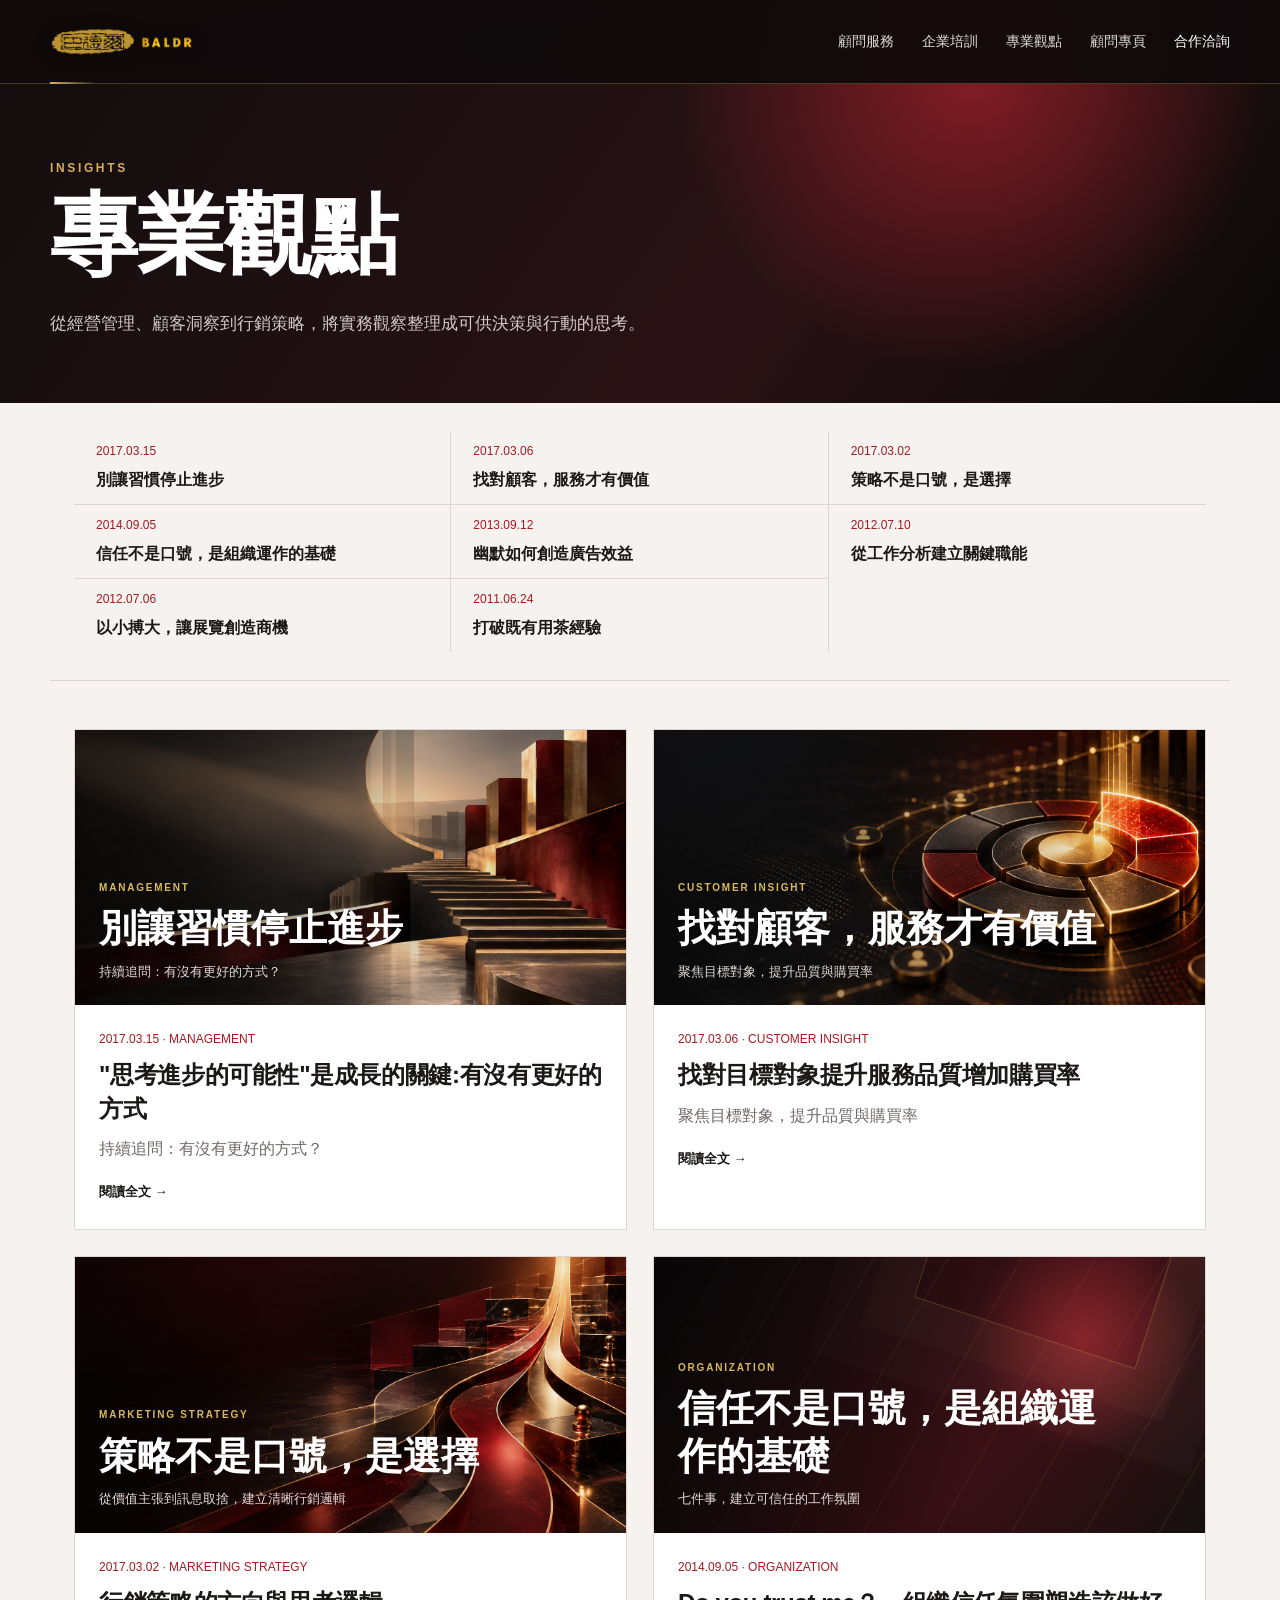
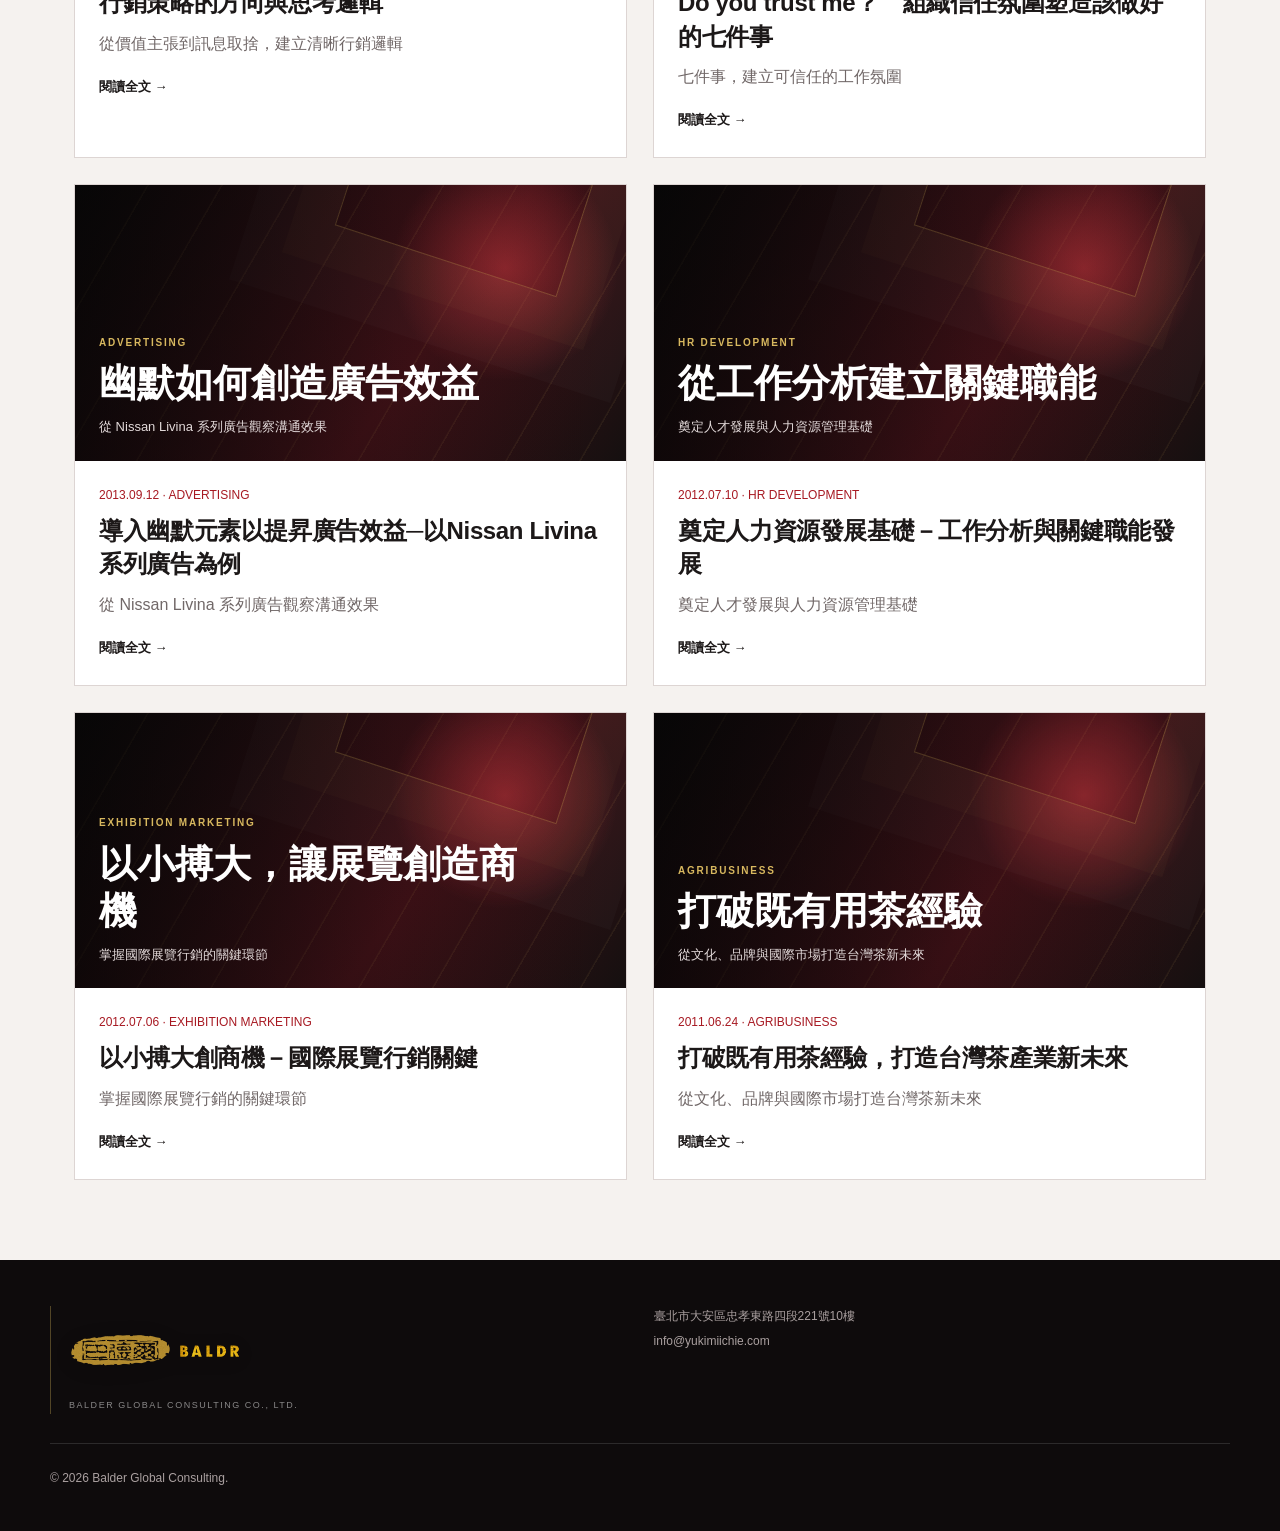
==== insights.html @ a53dbb6a "Deploy Baldr Global Consulting website" ====
<!doctype html><html lang="zh-Hant"><head><meta charset="utf-8"><meta name="viewport" content="width=device-width, initial-scale=1"><meta name="description" content="巴德爾全球顧問專業觀點，收錄經營管理、顧客洞察與行銷策略文章。"><title>專業觀點｜巴德爾全球顧問</title><link rel="stylesheet" href="styles.css"><link rel="stylesheet" href="theme-red.css"><link rel="stylesheet" href="insights.css"></head><body class="insights-page"><header class="site-header is-scrolled"><a class="brand" href="index.html" aria-label="巴德爾全球顧問首頁"><img class="brand-original" src="assets/brand/baldr-extracted-hollow-horizontal-v7.png?v=20261031-final" alt="巴德爾 BALDR 全球顧問"></a><nav class="site-nav" aria-label="主要導覽"><a href="index.html#services">顧問服務</a><a href="index.html#training">企業培訓</a><a href="insights.html">專業觀點</a><a href="consultant.html">顧問專頁</a><a class="nav-cta" href="index.html#contact">合作洽詢</a></nav></header><main id="main"><section class="insights-hero"><p class="section-kicker">INSIGHTS</p><h1>專業觀點</h1><p>從經營管理、顧客洞察到行銷策略，將實務觀察整理成可供決策與行動的思考。</p></section><nav class="article-index" aria-label="文章目錄"><a href="articles/continuous-improvement.html"><time>2017.03.15</time><span>別讓習慣停止進步</span></a><a href="articles/target-customer.html"><time>2017.03.06</time><span>找對顧客，服務才有價值</span></a><a href="articles/marketing-logic.html"><time>2017.03.02</time><span>策略不是口號，是選擇</span></a><a href="articles/organizational-trust.html"><time>2014.09.05</time><span>信任不是口號，是組織運作的基礎</span></a><a href="articles/humor-advertising.html"><time>2013.09.12</time><span>幽默如何創造廣告效益</span></a><a href="articles/hr-competency.html"><time>2012.07.10</time><span>從工作分析建立關鍵職能</span></a><a href="articles/exhibition-marketing.html"><time>2012.07.06</time><span>以小搏大，讓展覽創造商機</span></a><a href="articles/taiwan-tea.html"><time>2011.06.24</time><span>打破既有用茶經驗</span></a></nav><section class="insight-list"><article class="insight-list-card"><a href="articles/continuous-improvement.html"><div class="insight-cover"><img src="assets/insights/continuous-improvement-v1.png" alt="別讓習慣停止進步文章主題視覺"><div><span>MANAGEMENT</span><strong>別讓習慣停止進步</strong><small>持續追問：有沒有更好的方式？</small></div></div><div class="insight-card-copy"><p>2017.03.15 · MANAGEMENT</p><h2>&quot;思考進步的可能性&quot;是成長的關鍵:有沒有更好的方式</h2><span>持續追問：有沒有更好的方式？</span><b>閱讀全文 →</b></div></a></article><article class="insight-list-card"><a href="articles/target-customer.html"><div class="insight-cover"><img src="assets/insights/target-customer-v1.png" alt="找對顧客，服務才有價值文章主題視覺"><div><span>CUSTOMER INSIGHT</span><strong>找對顧客，服務才有價值</strong><small>聚焦目標對象，提升品質與購買率</small></div></div><div class="insight-card-copy"><p>2017.03.06 · CUSTOMER INSIGHT</p><h2>找對目標對象提升服務品質增加購買率</h2><span>聚焦目標對象，提升品質與購買率</span><b>閱讀全文 →</b></div></a></article><article class="insight-list-card"><a href="articles/marketing-logic.html"><div class="insight-cover"><img src="assets/insights/marketing-logic-v1.png" alt="策略不是口號，是選擇文章主題視覺"><div><span>MARKETING STRATEGY</span><strong>策略不是口號，是選擇</strong><small>從價值主張到訊息取捨，建立清晰行銷邏輯</small></div></div><div class="insight-card-copy"><p>2017.03.02 · MARKETING STRATEGY</p><h2>行銷策略的方向與思考邏輯</h2><span>從價值主張到訊息取捨，建立清晰行銷邏輯</span><b>閱讀全文 →</b></div></a></article><article class="insight-list-card"><a href="articles/organizational-trust.html"><div class="insight-cover mkc-cover"><div><span>ORGANIZATION</span><strong>信任不是口號，是組織運作的基礎</strong><small>七件事，建立可信任的工作氛圍</small></div></div><div class="insight-card-copy"><p>2014.09.05 · ORGANIZATION</p><h2>Do you trust me？　組織信任氛圍塑造該做好的七件事</h2><span>七件事，建立可信任的工作氛圍</span><b>閱讀全文 →</b></div></a></article><article class="insight-list-card"><a href="articles/humor-advertising.html"><div class="insight-cover mkc-cover"><div><span>ADVERTISING</span><strong>幽默如何創造廣告效益</strong><small>從 Nissan Livina 系列廣告觀察溝通效果</small></div></div><div class="insight-card-copy"><p>2013.09.12 · ADVERTISING</p><h2>導入幽默元素以提昇廣告效益─以Nissan Livina系列廣告為例</h2><span>從 Nissan Livina 系列廣告觀察溝通效果</span><b>閱讀全文 →</b></div></a></article><article class="insight-list-card"><a href="articles/hr-competency.html"><div class="insight-cover mkc-cover"><div><span>HR DEVELOPMENT</span><strong>從工作分析建立關鍵職能</strong><small>奠定人才發展與人力資源管理基礎</small></div></div><div class="insight-card-copy"><p>2012.07.10 · HR DEVELOPMENT</p><h2>奠定人力資源發展基礎－工作分析與關鍵職能發展</h2><span>奠定人才發展與人力資源管理基礎</span><b>閱讀全文 →</b></div></a></article><article class="insight-list-card"><a href="articles/exhibition-marketing.html"><div class="insight-cover mkc-cover"><div><span>EXHIBITION MARKETING</span><strong>以小搏大，讓展覽創造商機</strong><small>掌握國際展覽行銷的關鍵環節</small></div></div><div class="insight-card-copy"><p>2012.07.06 · EXHIBITION MARKETING</p><h2>以小搏大創商機－國際展覽行銷關鍵</h2><span>掌握國際展覽行銷的關鍵環節</span><b>閱讀全文 →</b></div></a></article><article class="insight-list-card"><a href="articles/taiwan-tea.html"><div class="insight-cover mkc-cover"><div><span>AGRIBUSINESS</span><strong>打破既有用茶經驗</strong><small>從文化、品牌與國際市場打造台灣茶新未來</small></div></div><div class="insight-card-copy"><p>2011.06.24 · AGRIBUSINESS</p><h2>打破既有用茶經驗，打造台灣茶產業新未來</h2><span>從文化、品牌與國際市場打造台灣茶新未來</span><b>閱讀全文 →</b></div></a></article></section></main><footer class="site-footer"><div class="footer-brand"><img class="footer-original" src="assets/brand/baldr-extracted-hollow-horizontal-v7.png?v=20261031-final" alt="巴德爾 BALDR 全球顧問"><small>BALDER GLOBAL CONSULTING CO., LTD.</small></div><div><p>臺北市大安區忠孝東路四段221號10樓</p><p><a href="mailto:info@yukimiichie.com">info@yukimiichie.com</a></p></div><p class="copyright">© 2026 Balder Global Consulting.</p></footer></body></html>
---- styles.css ----
:root{--navy:#0a1c2d;--navy-2:#102b43;--ink:#17212b;--muted:#66727e;--paper:#f5f3ee;--white:#fff;--accent:#b6d7d2;--gold:#c4a66d;--line:#d8d8d2;--max:1180px;--header:84px}*{box-sizing:border-box}html{scroll-behavior:smooth}body{margin:0;color:var(--ink);background:#fff;font-family:"Noto Sans TC","PingFang TC","Microsoft JhengHei",sans-serif;line-height:1.75}a{color:inherit;text-decoration:none}button{font:inherit}.skip-link{position:fixed;z-index:1000;top:8px;left:8px;background:#fff;padding:8px 14px;transform:translateY(-160%)}.skip-link:focus{transform:none}.site-header{height:var(--header);position:absolute;z-index:50;top:0;left:0;width:100%;display:flex;align-items:center;justify-content:space-between;padding:0 max(32px,calc((100vw - var(--max))/2));color:#fff;border-bottom:1px solid #ffffff33}.site-header.is-scrolled{position:fixed;background:#071522ed;backdrop-filter:blur(12px)}.brand{display:flex;align-items:center;gap:12px}.brand-mark{width:43px;height:43px;border:1px solid #ffffff66;display:grid;place-items:center;font:600 24px Georgia,serif}.brand-copy{display:flex;flex-direction:column;line-height:1.3}.brand-copy strong{font-size:15px;letter-spacing:.12em}.brand-copy small{font-size:9px;letter-spacing:.13em;opacity:.68}.site-nav{display:flex;align-items:center;gap:28px;font-size:14px}.site-nav a:not(.nav-cta){opacity:.86}.site-nav a:hover,.site-nav a:focus{opacity:1}.nav-cta{padding:10px 18px;border:1px solid #ffffff88}.menu-toggle{display:none}.hero{position:relative;height:min(820px,88vh);min-height:680px;background:#081827;color:#fff;overflow:hidden}.slide{position:absolute;inset:0;display:grid;grid-template-columns:minmax(340px,1.02fr) 1fr;opacity:0;visibility:hidden;transition:opacity .65s ease}.slide.is-active{opacity:1;visibility:visible}.slide-art{position:relative;overflow:hidden;background:#152e43}.slide-art::before,.slide-art::after{content:"";position:absolute;border-radius:50%;filter:blur(1px)}.slide-strategy .slide-art{background:linear-gradient(155deg,#071726 10%,#1f4d62 62%,#b4cec9)}.slide-strategy .slide-art::before{width:64%;aspect-ratio:1;left:14%;top:22%;border:1px solid #ffffff60;box-shadow:0 0 0 75px #ffffff08,0 0 0 150px #ffffff06}.slide-strategy .slide-art::after{width:34%;height:90%;right:-8%;bottom:-20%;background:#d8b87826;transform:rotate(26deg);border-radius:0}.slide-research .slide-art{background:linear-gradient(145deg,#061b2c,#123d56 52%,#88aeb2)}.slide-research .slide-art::before{width:72%;height:72%;left:15%;top:14%;background:repeating-radial-gradient(circle at center,transparent 0 38px,#ffffff22 40px 41px)}.slide-research .slide-art::after{width:180px;height:180px;right:12%;top:28%;background:#cbb57b66;box-shadow:-150px 170px 0 #8ed0c855}.slide-training .slide-art{background:linear-gradient(140deg,#10283a,#315165 55%,#c3c5bb)}.slide-training .slide-art::before{width:62%;height:65%;left:18%;bottom:0;background:linear-gradient(90deg,#ffffff16 1px,transparent 1px),linear-gradient(#ffffff16 1px,transparent 1px);background-size:38px 38px;border-radius:0}.slide-training .slide-art::after{width:220px;height:220px;left:28%;top:24%;border:38px solid #c4a66d99}.slide-content{display:flex;flex-direction:column;justify-content:center;padding:calc(var(--header) + 36px) max(48px,calc((100vw - var(--max))/2)) 110px 9%;background:linear-gradient(135deg,#0b2134,#071624)}.eyebrow,.section-kicker{margin:0 0 20px;color:#98c9c5;font-size:12px;font-weight:700;letter-spacing:.22em}.slide h1,.slide h2{font-family:"Noto Serif TC","PMingLiU",serif;font-weight:500;font-size:clamp(42px,4vw,68px);line-height:1.35;letter-spacing:.04em;margin:0 0 28px}.slide-content>p:not(.eyebrow){max-width:610px;margin:0 0 34px;color:#d4dce1;font-size:17px}.button{display:inline-flex;align-items:center;gap:32px;width:max-content;padding:14px 20px;font-size:14px}.button-primary{background:#fff;color:var(--navy)}.carousel-controls{position:absolute;right:max(44px,calc((100vw - var(--max))/2));bottom:44px;display:flex;align-items:center;gap:18px;z-index:4}.carousel-controls button{background:transparent;color:#fff;border:1px solid #ffffff50;width:42px;height:42px;cursor:pointer}.carousel-controls .pause{width:34px;border:0}.carousel-status{display:flex;align-items:center;gap:10px;font-size:12px}.status-line{position:relative;width:88px;height:2px;background:#ffffff45}.status-line i{position:absolute;inset:0 auto 0 0;width:33.333%;background:#fff;transition:width .4s}.image-notice{position:absolute;bottom:12px;left:24px;font-size:10px;opacity:.55}.section{max-width:var(--max);margin:auto;padding:112px 24px}.intro{display:grid;grid-template-columns:1.05fr .95fr;gap:12%;align-items:end}.section h2,.training-banner h2,.contact-section h2{font-family:"Noto Serif TC","PMingLiU",serif;font-size:clamp(34px,4vw,56px);font-weight:500;line-height:1.4;letter-spacing:.04em;margin:0}.section-kicker{color:#507f7e}.intro-copy{font-size:18px;color:#52606b}.text-link{display:inline-block;margin-top:24px;color:var(--navy);font-weight:700;font-size:14px;border-bottom:1px solid var(--navy);padding-bottom:4px}.section-head{display:flex;justify-content:space-between;align-items:end;gap:12%;margin-bottom:52px}.section-head>p{max-width:470px;color:var(--muted);margin:0}.service-grid{display:grid;grid-template-columns:repeat(3,1fr);border:1px solid var(--line)}.service-card{padding:40px 34px;min-height:430px;display:flex;flex-direction:column;border-right:1px solid var(--line);transition:.25s}.service-card:last-child{border-right:0}.service-card.featured,.service-card:hover{background:var(--navy);color:#fff}.service-card>span{font-size:12px;letter-spacing:.12em}.service-icon{margin:42px 0 26px;font:300 46px Georgia,serif;color:#7aa6a5}.service-card h3{font:500 30px/1.45 "Noto Serif TC","PMingLiU",serif;margin:0}.service-card p{color:var(--muted);font-size:14px}.service-card.featured p,.service-card:hover p{color:#b9c5cd}.service-card a{margin-top:auto;font-size:13px;font-weight:700}.dark-section{max-width:none;background:var(--navy);color:#fff;padding-left:max(24px,calc((100vw - var(--max))/2));padding-right:max(24px,calc((100vw - var(--max))/2))}.dark-section .section-head>p{color:#bac4cb}.advantage-grid{display:grid;grid-template-columns:repeat(3,1fr);border-top:1px solid #ffffff33}.advantage-grid>div{padding:34px 34px 0 0}.advantage-grid strong{font:400 34px Georgia,serif;color:#80aaa7}.advantage-grid h3{font-size:20px;margin:28px 0 12px}.advantage-grid p{color:#b8c3ca;font-size:14px}.consultant{display:grid;grid-template-columns:.9fr 1.1fr;gap:10%;align-items:center}.portrait-placeholder{aspect-ratio:4/5;background:linear-gradient(150deg,#e8e6df,#b9c8c6);display:grid;place-items:center;color:#566765;text-align:center;font-size:13px;letter-spacing:.12em}.consultant-copy>p:not(.section-kicker):not(.pending-label){color:var(--muted);max-width:560px}.pending-label{display:inline-block;padding:5px 10px;background:#efe8db;color:#8b6b38;font-size:12px}.expertise{display:flex;flex-wrap:wrap;gap:8px;margin-top:30px}.expertise span{padding:7px 14px;border:1px solid var(--line);font-size:12px}.training-banner{padding:105px max(24px,calc((100vw - var(--max))/2));display:grid;grid-template-columns:1fr 1fr;gap:12%;color:#fff;background:linear-gradient(105deg,#375b5c,#173a47)}.training-banner>div:last-child{display:flex;flex-direction:column;justify-content:flex-end}.training-banner p:not(.section-kicker){color:#d3dfdf}.button-light{margin-top:20px;border:1px solid #ffffff99}.projects .project-placeholder{min-height:330px;padding:55px;background:linear-gradient(120deg,#edf0ef,#d4dedc);display:flex;flex-direction:column;justify-content:end}.project-placeholder span{font-size:11px;letter-spacing:.2em}.project-placeholder h3{font:500 34px "Noto Serif TC","PMingLiU",serif;margin:8px 0}.project-placeholder p{max-width:620px;margin:0;color:#566}.article-grid{display:grid;grid-template-columns:repeat(3,1fr);gap:26px}.article-visual{aspect-ratio:4/2.7;margin-bottom:22px}.article-visual.one{background:linear-gradient(135deg,#15374b,#9ebcba)}.article-visual.two{background:repeating-linear-gradient(45deg,#d8c7a5 0 20px,#244455 20px 40px)}.article-visual.three{background:radial-gradient(circle at 35% 40%,#c7af72 0 15%,transparent 16%),linear-gradient(135deg,#173246,#708e91)}.article-grid .meta{font-size:11px;color:#698281}.article-grid h3{font:500 20px/1.65 "Noto Serif TC","PMingLiU",serif}.article-grid a{font-size:12px;font-weight:700}.contact-section{padding:105px max(24px,calc((100vw - var(--max))/2));background:var(--paper);display:grid;grid-template-columns:1fr 1fr;gap:12%}.contact-section>div>p:not(.section-kicker){color:var(--muted);max-width:500px}.contact-actions{border-top:1px solid var(--ink)}.contact-actions a{display:flex;flex-direction:column;padding:22px 4px;border-bottom:1px solid var(--line)}.contact-actions span{font-size:12px;color:var(--muted)}.contact-actions b{font:500 21px "Noto Serif TC","PMingLiU",serif}.contact-actions small{color:#8c7450}.site-footer{position:relative;padding:70px max(24px,calc((100vw - var(--max))/2)) 34px;background:#071522;color:#fff;display:grid;grid-template-columns:1fr 1fr .7fr;gap:7%;font-size:12px}.footer-brand{display:flex;gap:15px;align-items:center}.footer-brand div{display:flex;flex-direction:column}.footer-brand small{opacity:.55}.site-footer p{color:#9aa9b3}.footer-links{display:grid;grid-template-columns:1fr 1fr;gap:8px}.copyright{grid-column:1/-1;border-top:1px solid #ffffff20;padding-top:24px;margin-top:25px}@media(max-width:900px){:root{--header:70px}.site-header{padding:0 20px}.menu-toggle{display:block;color:#fff;border:1px solid #ffffff66;background:transparent;padding:8px 12px}.site-nav{display:none;position:absolute;top:70px;left:0;right:0;padding:24px;background:#071522;flex-direction:column;align-items:stretch}.site-nav.is-open{display:flex}.hero{height:820px}.slide{grid-template-columns:1fr;grid-template-rows:45% 55%}.slide-content{padding:50px 24px 120px}.slide h1,.slide h2{font-size:38px}.carousel-controls{right:24px;bottom:52px}.intro,.consultant,.training-banner,.contact-section{grid-template-columns:1fr;gap:48px}.service-grid{grid-template-columns:1fr}.service-card{border-right:0;border-bottom:1px solid var(--line);min-height:340px}.advantage-grid,.article-grid{grid-template-columns:1fr;gap:36px}.section-head{align-items:start;flex-direction:column}.site-footer{grid-template-columns:1fr;gap:25px}.copyright{grid-column:auto}}@media(max-width:560px){.brand-copy small{display:none}.section{padding:82px 20px}.hero{min-height:760px}.slide-content>p:not(.eyebrow){font-size:15px}.carousel-status{display:none}.image-notice{left:20px;right:20px}.advantage-grid{grid-template-columns:1fr}.training-banner,.contact-section{padding:82px 20px}.site-footer{padding:55px 20px 28px}}@media(prefers-reduced-motion:reduce){html{scroll-behavior:auto}*,*::before,*::after{animation-duration:.01ms!important;transition-duration:.01ms!important}}

/* Unified commercial typography and brand system */
body, button { font-family: "Aptos", "Segoe UI", "Noto Sans TC", "Microsoft JhengHei", sans-serif; }
h1, h2, h3, h4, .slide h1, .slide h2, .section h2, .training-banner h2, .contact-section h2,
.service-card h3, .project-placeholder h3, .article-grid h3, .contact-actions b {
  font-family: "Aptos Display", "Segoe UI", "Noto Sans TC", "Microsoft JhengHei", sans-serif;
  font-weight: 600;
  letter-spacing: -.015em;
}
.brand-logo { display: block; width: 168px; height: 58px; object-fit: contain; object-position: left center; }
.footer-logo { display: block; width: 155px; height: 72px; object-fit: contain; object-position: left center; }
.footer-brand { align-items: flex-start; flex-direction: column; }
.footer-brand strong { font-size: 14px; letter-spacing: .08em; }
@media(max-width:560px){.brand-logo{width:128px;height:48px}.footer-logo{width:138px;height:62px}}

/* Brand system: the heritage seal remains intact while the wordmark is live type. */
.brand{gap:11px}
.brand-seal,.footer-seal{position:relative;display:block;overflow:hidden;flex:0 0 auto}
.brand-seal{width:32px;height:52px}
.brand-seal img,.footer-seal img{position:absolute;left:0;top:0;height:100%;width:auto;max-width:none}
.brand-seal img{height:52px}
.brand-lockup{display:flex;flex-direction:column;line-height:1}
.brand-lockup strong,.footer-wordmark strong{color:#d8b85f;font-family:"Aptos Display","Segoe UI",Arial,sans-serif;font-weight:700;letter-spacing:.2em}
.brand-lockup strong{font-size:19px}
.brand-lockup small{margin-top:7px;color:#fff;font-size:10px;font-weight:600;letter-spacing:.16em;white-space:nowrap}
.footer-brand{align-items:flex-start;flex-direction:column;gap:11px}
.footer-lockup{display:flex!important;flex-direction:row!important;align-items:center;gap:15px}
.footer-seal{width:40px;height:66px}
.footer-seal img{height:66px}
.footer-wordmark{display:flex;flex-direction:column;line-height:1}
.footer-wordmark strong{font-size:24px}
.footer-wordmark small{margin-top:8px;color:#fff;font-size:11px;letter-spacing:.12em;opacity:.92}
.footer-brand>small{font-size:9px;letter-spacing:.17em;opacity:.5}
@media(max-width:560px){.brand{gap:9px}.brand-seal{width:27px;height:44px}.brand-seal img{height:44px}.brand-lockup strong{font-size:16px}.brand-lockup small{font-size:8px;letter-spacing:.1em}.footer-seal{width:36px;height:59px}.footer-seal img{height:59px}.footer-wordmark strong{font-size:21px}}

/* Horizontal seal lockup */
.brand-seal{width:92px;height:34px}
.brand-seal img{inset:0;width:100%;height:100%;object-fit:contain}
.footer-seal{width:118px;height:40px}
.footer-seal img{inset:0;width:100%;height:100%;object-fit:contain}
@media(max-width:560px){.brand-seal{width:72px;height:27px}.brand-seal img{width:100%;height:100%}.footer-seal{width:98px;height:34px}.footer-seal img{width:100%;height:100%}}

/* Original artwork lockup: no live-type recreation of the logo. */
.brand-original{display:block;width:154px;height:60px;object-fit:contain;object-position:left center}
.footer-original{display:block;width:188px;height:82px;object-fit:contain;object-position:left center}
.footer-brand>small{margin-top:-7px}
@media(max-width:560px){.brand-original{width:126px;height:50px}.footer-original{width:164px;height:72px}}

/* Compact footer contact lines: one-third of the previous paragraph gap. */
.site-footer > div:nth-child(2) p { margin: 0 0 4px; }

/* Compact all text frames and keep navigation links visible at every size. */
.menu-toggle { display: none !important; }
.nav-cta { padding: 0; border: 0; }
.button { gap: 10px; padding: 8px 10px; }
.expertise span, .pending-label { padding: 3px 6px; }
.site-footer { grid-template-columns: 1fr 1fr; gap: 2.3%; }
@media(max-width:900px) {
  .site-header { gap: 14px; }
  .site-header .brand { flex: 0 0 auto; }
  .site-nav, .site-nav.is-open {
    position: static;
    display: flex;
    min-width: 0;
    flex: 1 1 auto;
    flex-direction: row;
    justify-content: flex-end;
    align-items: center;
    gap: 12px;
    padding: 0;
    background: transparent;
    white-space: nowrap;
    font-size: 12px;
  }
  .site-footer { grid-template-columns: 1fr; gap: 16px; }
}
@media(max-width:560px) {
  .site-header { padding: 0 12px; gap: 8px; }
  .site-nav, .site-nav.is-open { gap: 8px; font-size: 10px; overflow-x: auto; scrollbar-width: none; }
  .site-nav::-webkit-scrollbar { display: none; }
}

/* Compact site-wide rhythm and card proportions. */
.section { padding-top: 72px; padding-bottom: 72px; }
.section-head { margin-bottom: 32px; }
.service-card { min-height: 300px; padding: 28px 24px; }
.service-icon { margin: 24px 0 16px; }
.service-icon { margin: 12px 0 8px; }
.service-card > span {
  display: block;
  position: static;
  line-height: 1.2;
}
.service-icon {
  display: block;
  position: static;
  min-height: 46px;
  margin: 10px 0 8px;
  line-height: 1;
  transform: none;
}
.advantage-grid > div { padding-top: 24px; }
.advantage-grid h3 { margin-top: 16px; }
.training-banner, .contact-section { padding-top: 72px; padding-bottom: 72px; gap: 7%; }
.projects .project-placeholder { min-height: 250px; padding: 34px; }
.projects .project-placeholder { justify-content: center; }
.article-grid { gap: 18px; }
.article-visual {
  position: relative;
  overflow: hidden;
  isolation: isolate;
  background-position: center;
  background-size: cover;
}
.article-visual::after {
  content: "";
  position: absolute;
  z-index: -1;
  inset: 0;
  background: linear-gradient(90deg, rgba(7,6,7,.9) 0%, rgba(19,9,11,.64) 48%, rgba(12,8,9,.08) 100%);
}
.article-visual.one { background-image: url("assets/insights/continuous-improvement-v1.png"); }
.article-visual.two { background-image: url("assets/insights/target-customer-v1.png"); }
.article-visual.three { background-image: url("assets/insights/marketing-logic-v1.png"); }
.article-cover-copy {
  position: absolute;
  left: 24px;
  right: 22%;
  bottom: 22px;
  display: flex;
  flex-direction: column;
  color: #fff;
}
.article-cover-copy span { color: #d8b85f; font-size: 9px; font-weight: 700; letter-spacing: .18em; }
.article-cover-copy strong { margin-top: 8px; font-size: clamp(18px, 1.65vw, 25px); line-height: 1.3; }
.article-cover-copy small { margin-top: 7px; color: #e5dddd; font-size: 11px; line-height: 1.5; }
.site-footer { padding-top: 46px; }
@media(max-width:560px) {
  .section { padding-top: 56px; padding-bottom: 56px; }
  .training-banner, .contact-section { padding-top: 56px; padding-bottom: 56px; }
}

/* Final compact rhythm: adjacent content starts within roughly two text lines. */
.section { padding-top: 32px; padding-bottom: 32px; }
.intro { padding-bottom: 12px; }
.services { padding-top: 12px; border-top: 1px solid var(--line); }
.training-banner, .contact-section { padding-top: 46px; padding-bottom: 46px; }
.section-kicker { margin-bottom: 12px; }
.text-link { margin-top: 14px; }
.intro-copy > p { margin-bottom: 0; }
.intro-copy > .text-link { margin-top: 31.5px; }
@media(max-width:560px) {
  .section { padding-top: 28px; padding-bottom: 28px; }
  .intro { padding-bottom: 10px; }
  .services { padding-top: 10px; }
  .training-banner, .contact-section { padding-top: 38px; padding-bottom: 38px; }
}

/* On stacked layouts, separate the About headline and body by exactly two
   body-copy line heights (18px × 1.75 × 2 = 63px). */
@media(max-width:900px) {
  .intro { row-gap: 63px; }
  .advantage-grid { gap: 12px; }
  .advantage-grid > div { padding-top: 12px; }
}

/* Two body-copy line heights between the consultant link and divider. */
.intro { padding-bottom: 63px; }

/* About Balder is the company story; the consultant profile remains a separate page. */
.about-balder { padding-top: 42px; padding-bottom: 38px; }
.about-story {
  display: grid;
  grid-template-columns: minmax(0, .9fr) minmax(0, 1.1fr);
  gap: 8%;
  align-items: start;
}
.about-story-copy { max-width: 690px; }
.about-story-copy p {
  margin: 0 0 14px;
  color: var(--muted);
  line-height: 1.75;
}
.about-story-copy p:last-child { margin-bottom: 0; }
.about-values {
  display: grid;
  grid-template-columns: repeat(3, minmax(0, 1fr));
  margin-top: 34px;
  border-top: 1px solid var(--line);
}
.about-values article {
  padding: 20px 24px 0 0;
}
.about-values article + article {
  padding-left: 24px;
  border-left: 1px solid var(--line);
}
.about-values span {
  color: var(--accent);
  font-size: 13px;
  font-weight: 700;
  letter-spacing: .12em;
}
.about-values h3 { margin: 8px 0 7px; }
.about-values p {
  margin: 0;
  color: var(--muted);
  line-height: 1.7;
}
@media(max-width:900px) {
  .about-story { grid-template-columns: 1fr; gap: 24px; }
  .about-values { grid-template-columns: 1fr; }
  .about-values article { padding: 18px 0; }
  .about-values article + article {
    padding-left: 0;
    border-top: 1px solid var(--line);
    border-left: 0;
  }
}

/* Protect the professional-insights copy while preserving links and accessibility. */
.insights,
.insights-page main {
  -webkit-user-select: none;
  user-select: none;
  -webkit-touch-callout: none;
}
.insights img,
.insights-page main img {
  -webkit-user-drag: none;
  user-drag: none;
}
---- theme-red.css ----
/* Black + red visual direction */
:root {
  --navy: #121010;
  --navy-2: #241818;
  --ink: #1c1818;
  --muted: #716868;
  --paper: #f3efed;
  --accent: #a71922;
  --gold: #b83a3f;
  --line: #ddd5d3;
}

.site-header.is-scrolled,
.site-nav { background: #100d0ded; }
.hero { background: #120e0f; }
.slide-content { background: linear-gradient(135deg, #1b1113, #090808); }
.slide-strategy .slide-art { background: linear-gradient(155deg, #080707 8%, #3a1115 60%, #ae2028); }
.slide-strategy .slide-art::after { background: #ff263642; }
.slide-research .slide-art { background: linear-gradient(145deg, #090808, #4a1117 54%, #b42630); }
.slide-research .slide-art::after { background: #f1d5d566; box-shadow: -150px 170px 0 #db303755; }
.slide-training .slide-art { background: linear-gradient(140deg, #100d0e, #4b1b20 58%, #bb343b); }
.slide-training .slide-art::after { border-color: #e3474f99; }
.eyebrow,
.section-kicker { color: #d6ad57; }
.button-primary { color: #1a0f10; }
.service-icon { color: #b62c34; }
.service-card.featured,
.service-card:hover,
.dark-section { background: #151111; }
.advantage-grid strong { color: #d13c44; }
.portrait-placeholder { background: linear-gradient(150deg, #eee9e7, #caa4a6); }
.pending-label { background: #f2e3e2; color: #8e2026; }
.training-banner { background: linear-gradient(105deg, #73161d, #1c1113); }
.article-visual.one { background: linear-gradient(135deg, #211719, #ad2a31); }
.article-visual.two { background: repeating-linear-gradient(45deg, #d8d0ca 0 20px, #861c23 20px 40px); }
.article-visual.three { background: radial-gradient(circle at 35% 40%, #e04b52 0 15%, transparent 16%), linear-gradient(135deg, #171313, #8c242a); }
.article-grid .meta { color: #9b3439; }
.contact-actions small { color: #8e292e; }
.site-footer { background: #0e0b0c; }
.site-footer p { color: #aaa0a0; }
.consultant { grid-template-columns: 300px 1fr; gap: 8%; align-items: start; }
.consultant-portrait { width: 250px; aspect-ratio: 4 / 5; margin: 18px auto 0; padding: 0; overflow: hidden; background: #241819; border: 0; box-shadow: 0 18px 40px #2b0b0e26; }
.consultant-portrait img { display: block; width: 100%; height: 100%; object-fit: cover; object-position: center top; filter: none; }
.credential-list { margin: 22px 0; padding: 20px 0 20px 22px; border-top: 1px solid var(--line); border-bottom: 1px solid var(--line); color: #514949; font-size: 14px; }
.credential-list li + li { margin-top: 8px; }
.profile-sources { display: flex; flex-wrap: wrap; gap: 12px 18px; margin-top: 24px; font-size: 11px; }
.profile-sources span { color: var(--muted); }
.profile-sources a { color: #861c23; border-bottom: 1px solid #861c23; }
.article-summary { color: var(--muted); font-size: 13px; line-height: 1.75; }
.teaching-methods { padding-bottom: 72px; }
.method-grid { display: grid; grid-template-columns: repeat(3, 1fr); border: 1px solid var(--line); }
.method-grid article { min-height: 300px; padding: 34px; border-right: 1px solid var(--line); background: #fff; }
.method-grid article:last-child { border-right: 0; }
.method-grid span { color: #a71922; font: 400 30px Georgia, serif; }
.method-grid h3 { margin: 52px 0 14px; font: 500 28px "Noto Serif TC", "PMingLiU", serif; }
.method-grid p { color: var(--muted); font-size: 14px; }
.course-scope { max-width: none; padding-left: max(24px, calc((100vw - var(--max))/2)); padding-right: max(24px, calc((100vw - var(--max))/2)); background: #151111; color: #fff; }
.course-scope .section-head > p { color: #bdb3b3; }
.scope-layout { display: grid; grid-template-columns: 1.35fr .85fr; gap: 28px; }
.scope-layout > div { padding: 36px; border: 1px solid #ffffff26; }
.scope-layout > div > h3 { margin: 0 0 28px; color: #d6ad57; font: 500 28px "Noto Serif TC", "PMingLiU", serif; }
.scope-list { display: grid; grid-template-columns: 1fr 1fr; gap: 0 28px; }
.consulting-scope .scope-list { grid-template-columns: 1fr; }
.scope-list article { padding: 20px 0; border-top: 1px solid #ffffff1f; }
.scope-list b { font-size: 17px; }
.scope-list p { margin: 7px 0 0; color: #bcb1b1; font-size: 13px; line-height: 1.7; }

/* Full-width photographic carousel */
.hero { min-height: 720px; }
.slide { display: block; }
.slide-art {
  position: absolute;
  inset: 0;
  width: 100%;
  height: 100%;
  background-size: cover;
  background-position: center;
}
.slide-art::before {
  inset: 0;
  width: auto;
  aspect-ratio: auto;
  border: 0;
  border-radius: 0;
  box-shadow: none;
  background: linear-gradient(90deg, rgba(8,6,6,.02) 30%, rgba(8,6,6,.7) 58%, rgba(8,6,6,.98) 100%);
}
.slide-art::after { display: none; }
.slide-strategy .slide-art {
  background-image: linear-gradient(90deg, rgba(45,4,8,.08), rgba(8,6,6,.1)), url("assets/banners/strategy-space-v2.png");
}
.slide-research .slide-art {
  background-image: linear-gradient(90deg, rgba(45,4,8,.08), rgba(8,6,6,.1)), url("assets/banners/research-objects-v2.png");
}
.slide-training .slide-art {
  background-image: linear-gradient(90deg, rgba(45,4,8,.08), rgba(8,6,6,.1)), url("assets/banners/training-space-v2.png");
}
.slide-content {
  position: absolute;
  z-index: 2;
  top: 0;
  right: 0;
  bottom: 0;
  width: 52%;
  padding: calc(var(--header) + 60px) max(48px, calc((100vw - var(--max))/2)) 120px 5%;
  background: linear-gradient(90deg, transparent, rgba(8,6,6,.5) 20%, rgba(8,6,6,.86));
}
.image-notice { z-index: 3; }

@media (max-width: 900px) {
  .hero { min-height: 760px; }
  .slide-art { background-position: 34% center; }
  .slide-art::before {
    background: linear-gradient(180deg, rgba(8,6,6,.02) 12%, rgba(8,6,6,.68) 45%, rgba(8,6,6,.98) 72%);
  }
  .slide-content {
    top: 38%;
    width: 100%;
    padding: 54px 24px 115px;
    background: linear-gradient(180deg, transparent, rgba(8,6,6,.92) 18%, #080606 72%);
  }
  .consultant { grid-template-columns: 1fr; }
  .consultant-portrait { width: 190px; justify-self: start; margin: 0; padding: 0; }
  .method-grid, .scope-layout { grid-template-columns: 1fr; }
  .method-grid article { min-height: auto; border-right: 0; border-bottom: 1px solid var(--line); }
  .method-grid article:last-child { border-bottom: 0; }
  .method-grid h3 { margin-top: 28px; }
  .scope-list { grid-template-columns: 1fr; }
}

/* Compact image-overlay carousel: copy and controls sit directly on the photo. */
.hero {
  height: 520px;
  min-height: 520px;
}
.slide-art::before {
  background: linear-gradient(90deg, rgba(7,5,5,.86) 0%, rgba(9,6,6,.64) 43%, rgba(9,6,6,.14) 82%, rgba(9,6,6,.06) 100%);
}
.slide-content {
  top: 0;
  right: auto;
  bottom: 0;
  left: 0;
  width: min(650px, 62%);
  justify-content: center;
  padding: calc(var(--header) + 28px) 28px 68px max(24px, calc((100vw - var(--max))/2));
  background: transparent;
}
.slide h1,
.slide h2 {
  font-size: clamp(34px, 3.4vw, 52px);
  margin-bottom: 18px;
}
.slide-content > p:not(.eyebrow) { margin-bottom: 22px; }
.carousel-controls { right: max(24px, calc((100vw - var(--max))/2)); bottom: 22px; }

@media (max-width: 900px) {
  .hero { height: 500px; min-height: 500px; }
  .slide-art { background-position: center; }
  .slide-art::before {
    background: linear-gradient(90deg, rgba(7,5,5,.88) 0%, rgba(9,6,6,.67) 56%, rgba(9,6,6,.14) 100%);
  }
  .slide-content {
    top: 0;
    right: auto;
    bottom: 0;
    left: 0;
    width: min(680px, 82%);
    padding: calc(var(--header) + 24px) 24px 72px;
    background: transparent;
  }
  .carousel-controls { right: 24px; bottom: 18px; }
}

@media (max-width: 560px) {
  .hero { height: 500px; min-height: 500px; }
  .slide-content { width: 100%; padding-bottom: 76px; }
  .slide h1, .slide h2 { font-size: 32px; }
}

.method-grid h3,
.scope-layout > div > h3 {
  font-family: "Aptos Display", "Segoe UI", "Noto Sans TC", "Microsoft JhengHei", sans-serif;
  font-weight: 600;
  letter-spacing: -.015em;
}

/* Original logo integration */
.site-header{
  background:linear-gradient(180deg,rgba(12,8,9,.9) 0%,rgba(12,8,9,.62) 72%,rgba(12,8,9,0) 100%);
  border-bottom-color:rgba(215,181,91,.22);
}
.site-header.is-scrolled{
  background:rgba(15,10,11,.94);
  border-bottom-color:rgba(215,181,91,.28);
}
.site-header .brand{
  position:relative;
  align-self:stretch;
  display:flex;
  align-items:center;
  padding-right:24px;
}
.site-header .brand::after{
  content:"";
  position:absolute;
  left:0;
  bottom:-1px;
  width:46px;
  height:2px;
  background:linear-gradient(90deg,#d7b55b,rgba(215,181,91,0));
}
.brand-original{
  width:168px;
  height:66px;
  filter:drop-shadow(0 2px 8px rgba(0,0,0,.28));
}
.footer-original{
  width:202px;
  height:88px;
  opacity:.94;
  filter:drop-shadow(0 3px 10px rgba(0,0,0,.24));
}
.footer-brand{
  padding-left:18px;
  border-left:1px solid rgba(215,181,91,.34);
}
@media(max-width:900px){
  .site-header{background:linear-gradient(180deg,rgba(12,8,9,.94),rgba(12,8,9,.72));}
  .site-header .brand{padding-right:14px}
  .brand-original{width:142px;height:58px}
}
@media(max-width:560px){
  .brand-original{width:126px;height:52px}
  .footer-original{width:174px;height:76px}
}

/* Navigation is always presented as direct text links, never as a menu panel. */
.site-nav,
.site-nav.is-open { background: transparent; }

/* Compact teaching-method cards: halve vertical whitespace consistently. */
.method-grid article { min-height: 210px; padding: 17px 24px; }
.method-grid h3 { margin: 26px 0 8px; }
@media(max-width:900px) {
  .method-grid article { min-height: auto; padding-top: 17px; padding-bottom: 17px; }
  .method-grid h3 { margin-top: 14px; }
}

/* Generated editorial covers override the earlier placeholder gradients. */
.article-visual { aspect-ratio: 3 / 1; background-position: center; background-size: cover; }
.article-visual.one { background-image: url("assets/insights/continuous-improvement-v1.png"); }
.article-visual.two { background-image: url("assets/insights/target-customer-v1.png"); }
.article-visual.three { background-image: url("assets/insights/marketing-logic-v1.png"); }
.article-visual::after {
  z-index: 1;
  background: linear-gradient(90deg, rgba(7,6,7,.58) 0%, rgba(19,9,11,.22) 46%, rgba(12,8,9,0) 100%);
}
.article-visual > img { position: absolute; z-index: 0; inset: 0; width: 100%; height: 100%; object-fit: cover; object-position: center; }
.article-cover-copy { z-index: 2; }

/* One uninterrupted full-frame overlay; prevent the copy panel from forming a seam. */
.slide-art::before { display: none !important; }
.slide::after {
  content: "";
  position: absolute;
  z-index: 1;
  inset: 0;
  pointer-events: none;
  background: linear-gradient(90deg, rgba(7,5,5,.82) 0%, rgba(9,6,6,.58) 44%, rgba(9,6,6,.18) 78%, rgba(9,6,6,.08) 100%);
}
.slide-content {
  background: transparent !important;
  background-image: none !important;
  box-shadow: none !important;
}
@media(max-width:900px) {
  .slide::after {
    background: linear-gradient(90deg, rgba(7,5,5,.84) 0%, rgba(9,6,6,.62) 54%, rgba(9,6,6,.16) 100%);
  }
}
---- insights.css ----
.insights-page { background: #f5f2ef; }
.insights-hero { padding: calc(var(--header) + 74px) max(24px, calc((100vw - var(--max))/2)) 64px; color: #fff; background: radial-gradient(circle at 76% 18%, #831c25 0, transparent 29%), linear-gradient(125deg, #110d0e, #291215 62%, #090808); }
.insights-hero h1 { margin: 0; font-size: clamp(48px, 7vw, 88px); line-height: 1; }
.insights-hero > p:last-child { max-width: 680px; margin: 30px 0 0; color: #d4caca; font-size: 17px; }
.article-index { display: grid; grid-template-columns: repeat(3, 1fr); max-width: var(--max); margin: 0 auto; padding: 28px 24px; border-bottom: 1px solid var(--line); }
.article-index a { display: flex; flex-direction: column; padding: 10px 22px; border-right: 1px solid var(--line); }
.article-index a:nth-child(3n) { border-right: 0; }
.article-index a:nth-child(n+4) { border-top: 1px solid var(--line); }
.article-index time { color: #a71922; font-size: 12px; }
.article-index span { margin-top: 4px; font-weight: 700; }
.articles-wrap { max-width: 980px; margin: 0 auto; padding: 34px 24px 80px; }
.insight-article { scroll-margin-top: calc(var(--header) + 20px); padding: 44px 0 70px; border-bottom: 1px solid var(--line); }
.insight-cover { position: relative; overflow: hidden; aspect-ratio: 3 / 1; color: #fff; background: #120d0e; }
.insight-cover::after { content: ""; position: absolute; inset: 0; background: linear-gradient(90deg, rgba(5,5,5,.67), rgba(12,8,9,.16) 58%, transparent); }
.insight-cover img { width: 100%; height: 100%; object-fit: cover; }
.insight-cover > div { position: absolute; z-index: 1; left: 34px; right: 36%; bottom: 30px; display: flex; flex-direction: column; }
.insight-cover span { color: #d8b85f; font-size: 10px; font-weight: 700; letter-spacing: .18em; }
.insight-cover strong { margin-top: 9px; font-size: clamp(24px, 3vw, 38px); line-height: 1.25; }
.insight-cover small { margin-top: 8px; color: #e3dada; font-size: 13px; }
.mkc-cover { background: radial-gradient(circle at 78% 30%, rgba(198,54,61,.62), transparent 24%), repeating-linear-gradient(120deg, transparent 0 62px, rgba(215,181,91,.08) 63px 64px), linear-gradient(125deg, #0b090a, #421117 62%, #151010); }
.mkc-cover::before { content: ""; position: absolute; width: 42%; aspect-ratio: 1; right: 5%; top: -55%; border: 1px solid rgba(215,181,91,.32); transform: rotate(18deg); box-shadow: 0 0 0 42px rgba(215,181,91,.03), 0 0 0 84px rgba(255,255,255,.02); }
.article-header { padding: 34px 0 22px; }
.article-header p { margin: 0 0 10px; color: #a71922; font-size: 13px; }
.article-header h2 { max-width: 850px; margin: 0; font-size: clamp(30px, 4vw, 48px); line-height: 1.28; }
.article-body { max-width: 780px; color: #393333; font-size: 17px; line-height: 2; }
.article-body p { margin: 0 0 1.25em; }
.article-body p:first-child { font-size: 20px; font-weight: 700; }
.article-source { margin-top: 34px; padding-top: 18px; border-top: 1px solid var(--line); font-weight: 700; }
.insight-list { display: grid; grid-template-columns: repeat(2, 1fr); gap: 26px; max-width: var(--max); margin: 0 auto; padding: 48px 24px 80px; }
.insight-list-card { background: #fff; border: 1px solid var(--line); }
.insight-list-card .insight-cover { aspect-ratio: 2 / 1; }
.insight-list-card .insight-cover > div { left: 24px; right: 18%; bottom: 22px; }
.insight-card-copy { padding: 24px; }
.insight-card-copy p { margin: 0; color: #a71922; font-size: 12px; }
.insight-card-copy h2 { margin: 8px 0 10px; font-size: 24px; line-height: 1.4; }
.insight-card-copy span { display: block; color: var(--muted); }
.insight-card-copy b { display: inline-block; margin-top: 18px; font-size: 13px; }
.article-page-main { max-width: 980px; margin: 0 auto; padding: calc(var(--header) + 42px) 24px 80px; }
.article-page-main .article-header h1 { max-width: 880px; margin: 0; font-size: clamp(32px, 5vw, 56px); line-height: 1.28; }
.article-back { display: inline-block; margin: 0 0 22px; padding-bottom: 4px; border-bottom: 1px solid currentColor; font-weight: 700; }
.article-end-nav { display: flex; gap: 22px; margin-top: 46px; padding-top: 22px; border-top: 1px solid var(--line); font-weight: 700; }
@media(max-width:900px) {
  .article-index { grid-template-columns: 1fr; }
  .article-index a { border-right: 0; border-bottom: 1px solid var(--line); }
  .article-index a:last-child { border-bottom: 0; }
  .insight-cover { aspect-ratio: 2 / 1; }
  .insight-list { grid-template-columns: 1fr; }
}
@media(max-width:560px) {
  .insights-hero { padding-top: calc(var(--header) + 42px); padding-bottom: 44px; }
  .articles-wrap { padding-left: 20px; padding-right: 20px; }
  .insight-cover { aspect-ratio: 1.35 / 1; }
  .insight-cover > div { left: 20px; right: 20px; bottom: 20px; }
  .article-body { font-size: 16px; }
}
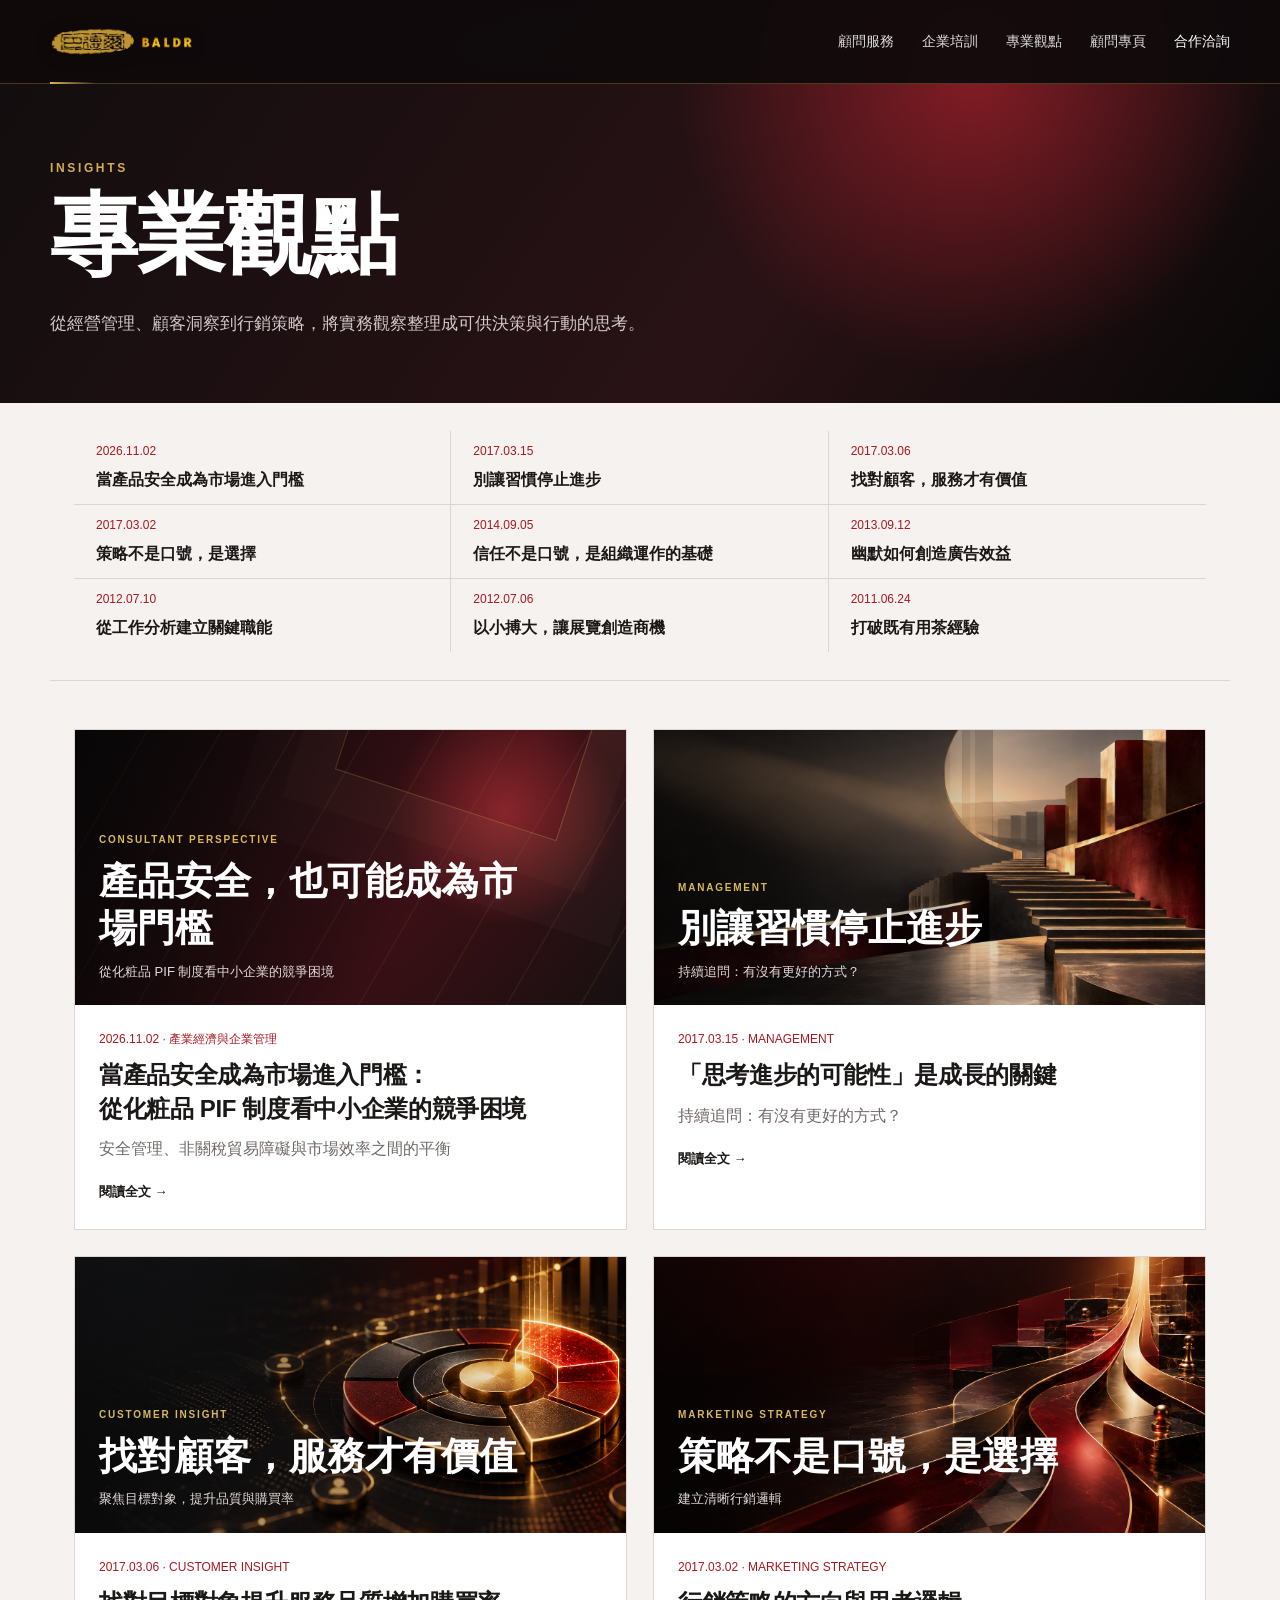
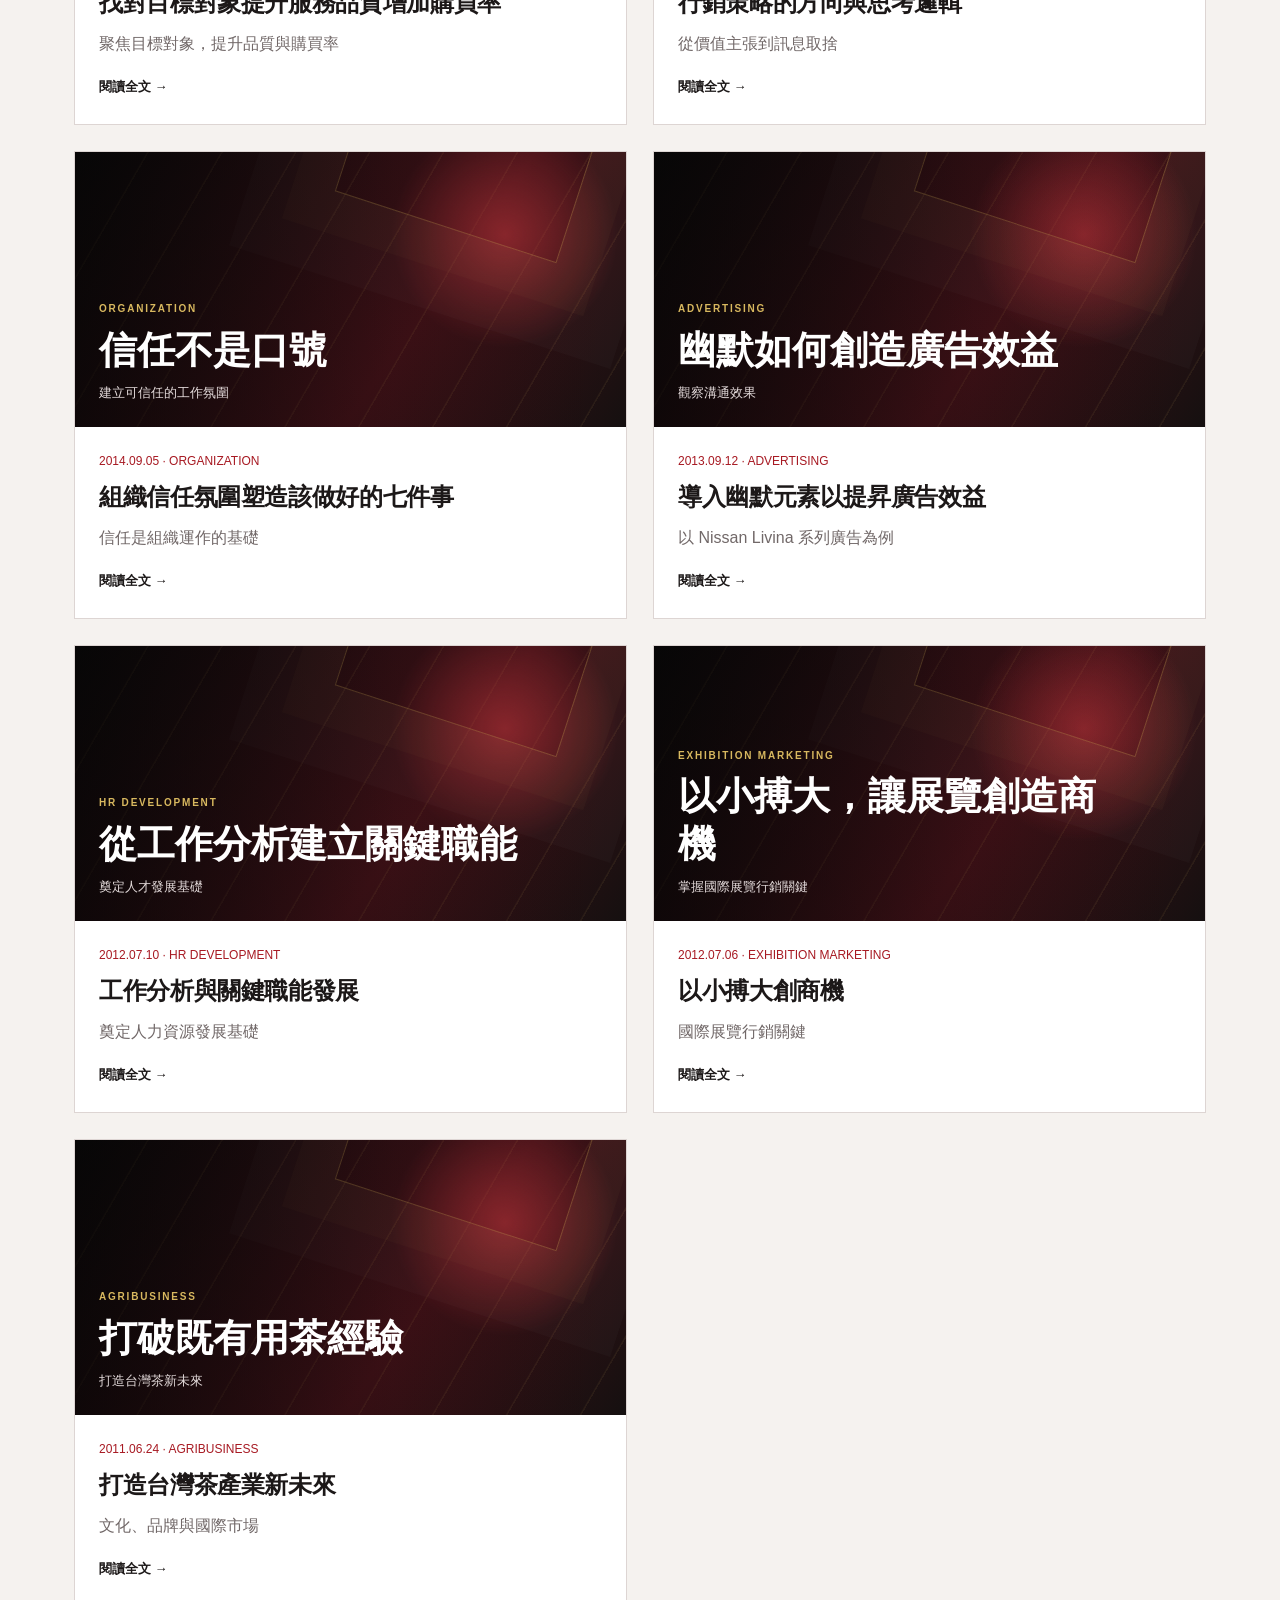
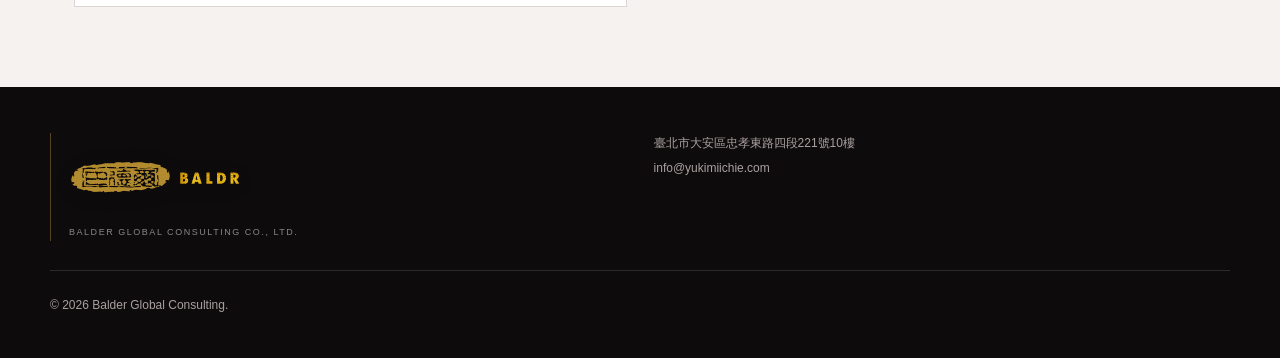
==== commit 7da599c2: "Publish cosmetics PIF market entry analysis" ====
--- a/insights.html
+++ b/insights.html
@@ -1 +1,18 @@
-<!doctype html><html lang="zh-Hant"><head><meta charset="utf-8"><meta name="viewport" content="width=device-width, initial-scale=1"><meta name="description" content="巴德爾全球顧問專業觀點，收錄經營管理、顧客洞察與行銷策略文章。"><title>專業觀點｜巴德爾全球顧問</title><link rel="stylesheet" href="styles.css"><link rel="stylesheet" href="theme-red.css"><link rel="stylesheet" href="insights.css"></head><body class="insights-page"><header class="site-header is-scrolled"><a class="brand" href="index.html" aria-label="巴德爾全球顧問首頁"><img class="brand-original" src="assets/brand/baldr-extracted-hollow-horizontal-v7.png?v=20261031-final" alt="巴德爾 BALDR 全球顧問"></a><nav class="site-nav" aria-label="主要導覽"><a href="index.html#services">顧問服務</a><a href="index.html#training">企業培訓</a><a href="insights.html">專業觀點</a><a href="consultant.html">顧問專頁</a><a class="nav-cta" href="index.html#contact">合作洽詢</a></nav></header><main id="main"><section class="insights-hero"><p class="section-kicker">INSIGHTS</p><h1>專業觀點</h1><p>從經營管理、顧客洞察到行銷策略，將實務觀察整理成可供決策與行動的思考。</p></section><nav class="article-index" aria-label="文章目錄"><a href="articles/continuous-improvement.html"><time>2017.03.15</time><span>別讓習慣停止進步</span></a><a href="articles/target-customer.html"><time>2017.03.06</time><span>找對顧客，服務才有價值</span></a><a href="articles/marketing-logic.html"><time>2017.03.02</time><span>策略不是口號，是選擇</span></a><a href="articles/organizational-trust.html"><time>2014.09.05</time><span>信任不是口號，是組織運作的基礎</span></a><a href="articles/humor-advertising.html"><time>2013.09.12</time><span>幽默如何創造廣告效益</span></a><a href="articles/hr-competency.html"><time>2012.07.10</time><span>從工作分析建立關鍵職能</span></a><a href="articles/exhibition-marketing.html"><time>2012.07.06</time><span>以小搏大，讓展覽創造商機</span></a><a href="articles/taiwan-tea.html"><time>2011.06.24</time><span>打破既有用茶經驗</span></a></nav><section class="insight-list"><article class="insight-list-card"><a href="articles/continuous-improvement.html"><div class="insight-cover"><img src="assets/insights/continuous-improvement-v1.png" alt="別讓習慣停止進步文章主題視覺"><div><span>MANAGEMENT</span><strong>別讓習慣停止進步</strong><small>持續追問：有沒有更好的方式？</small></div></div><div class="insight-card-copy"><p>2017.03.15 · MANAGEMENT</p><h2>&quot;思考進步的可能性&quot;是成長的關鍵:有沒有更好的方式</h2><span>持續追問：有沒有更好的方式？</span><b>閱讀全文 →</b></div></a></article><article class="insight-list-card"><a href="articles/target-customer.html"><div class="insight-cover"><img src="assets/insights/target-customer-v1.png" alt="找對顧客，服務才有價值文章主題視覺"><div><span>CUSTOMER INSIGHT</span><strong>找對顧客，服務才有價值</strong><small>聚焦目標對象，提升品質與購買率</small></div></div><div class="insight-card-copy"><p>2017.03.06 · CUSTOMER INSIGHT</p><h2>找對目標對象提升服務品質增加購買率</h2><span>聚焦目標對象，提升品質與購買率</span><b>閱讀全文 →</b></div></a></article><article class="insight-list-card"><a href="articles/marketing-logic.html"><div class="insight-cover"><img src="assets/insights/marketing-logic-v1.png" alt="策略不是口號，是選擇文章主題視覺"><div><span>MARKETING STRATEGY</span><strong>策略不是口號，是選擇</strong><small>從價值主張到訊息取捨，建立清晰行銷邏輯</small></div></div><div class="insight-card-copy"><p>2017.03.02 · MARKETING STRATEGY</p><h2>行銷策略的方向與思考邏輯</h2><span>從價值主張到訊息取捨，建立清晰行銷邏輯</span><b>閱讀全文 →</b></div></a></article><article class="insight-list-card"><a href="articles/organizational-trust.html"><div class="insight-cover mkc-cover"><div><span>ORGANIZATION</span><strong>信任不是口號，是組織運作的基礎</strong><small>七件事，建立可信任的工作氛圍</small></div></div><div class="insight-card-copy"><p>2014.09.05 · ORGANIZATION</p><h2>Do you trust me？　組織信任氛圍塑造該做好的七件事</h2><span>七件事，建立可信任的工作氛圍</span><b>閱讀全文 →</b></div></a></article><article class="insight-list-card"><a href="articles/humor-advertising.html"><div class="insight-cover mkc-cover"><div><span>ADVERTISING</span><strong>幽默如何創造廣告效益</strong><small>從 Nissan Livina 系列廣告觀察溝通效果</small></div></div><div class="insight-card-copy"><p>2013.09.12 · ADVERTISING</p><h2>導入幽默元素以提昇廣告效益─以Nissan Livina系列廣告為例</h2><span>從 Nissan Livina 系列廣告觀察溝通效果</span><b>閱讀全文 →</b></div></a></article><article class="insight-list-card"><a href="articles/hr-competency.html"><div class="insight-cover mkc-cover"><div><span>HR DEVELOPMENT</span><strong>從工作分析建立關鍵職能</strong><small>奠定人才發展與人力資源管理基礎</small></div></div><div class="insight-card-copy"><p>2012.07.10 · HR DEVELOPMENT</p><h2>奠定人力資源發展基礎－工作分析與關鍵職能發展</h2><span>奠定人才發展與人力資源管理基礎</span><b>閱讀全文 →</b></div></a></article><article class="insight-list-card"><a href="articles/exhibition-marketing.html"><div class="insight-cover mkc-cover"><div><span>EXHIBITION MARKETING</span><strong>以小搏大，讓展覽創造商機</strong><small>掌握國際展覽行銷的關鍵環節</small></div></div><div class="insight-card-copy"><p>2012.07.06 · EXHIBITION MARKETING</p><h2>以小搏大創商機－國際展覽行銷關鍵</h2><span>掌握國際展覽行銷的關鍵環節</span><b>閱讀全文 →</b></div></a></article><article class="insight-list-card"><a href="articles/taiwan-tea.html"><div class="insight-cover mkc-cover"><div><span>AGRIBUSINESS</span><strong>打破既有用茶經驗</strong><small>從文化、品牌與國際市場打造台灣茶新未來</small></div></div><div class="insight-card-copy"><p>2011.06.24 · AGRIBUSINESS</p><h2>打破既有用茶經驗，打造台灣茶產業新未來</h2><span>從文化、品牌與國際市場打造台灣茶新未來</span><b>閱讀全文 →</b></div></a></article></section></main><footer class="site-footer"><div class="footer-brand"><img class="footer-original" src="assets/brand/baldr-extracted-hollow-horizontal-v7.png?v=20261031-final" alt="巴德爾 BALDR 全球顧問"><small>BALDER GLOBAL CONSULTING CO., LTD.</small></div><div><p>臺北市大安區忠孝東路四段221號10樓</p><p><a href="mailto:info@yukimiichie.com">info@yukimiichie.com</a></p></div><p class="copyright">© 2026 Balder Global Consulting.</p></footer></body></html>+<!doctype html><html lang="zh-Hant"><head><meta charset="utf-8"><meta name="viewport" content="width=device-width,initial-scale=1"><meta name="description" content="巴德爾全球顧問專業觀點"><title>專業觀點｜巴德爾全球顧問</title><link rel="stylesheet" href="styles.css"><link rel="stylesheet" href="theme-red.css"><link rel="stylesheet" href="insights.css"></head><body class="insights-page">
+<header class="site-header is-scrolled"><a class="brand" href="index.html" aria-label="巴德爾全球顧問首頁"><img class="brand-original" src="assets/brand/baldr-extracted-hollow-horizontal-v7.png?v=20261031-final" alt="巴德爾 BALDR 全球顧問"></a><nav class="site-nav" aria-label="主要導覽"><a href="index.html#services">顧問服務</a><a href="index.html#training">企業培訓</a><a href="insights.html">專業觀點</a><a href="consultant.html">顧問專頁</a><a class="nav-cta" href="index.html#contact">合作洽詢</a></nav></header>
+<main><section class="insights-hero"><p class="section-kicker">INSIGHTS</p><h1>專業觀點</h1><p>從經營管理、顧客洞察到行銷策略，將實務觀察整理成可供決策與行動的思考。</p></section>
+<nav class="article-index" aria-label="文章目錄">
+<a href="articles/cosmetics-pif-market-entry.html"><time>2026.11.02</time><span>當產品安全成為市場進入門檻</span></a>
+<a href="articles/continuous-improvement.html"><time>2017.03.15</time><span>別讓習慣停止進步</span></a><a href="articles/target-customer.html"><time>2017.03.06</time><span>找對顧客，服務才有價值</span></a><a href="articles/marketing-logic.html"><time>2017.03.02</time><span>策略不是口號，是選擇</span></a><a href="articles/organizational-trust.html"><time>2014.09.05</time><span>信任不是口號，是組織運作的基礎</span></a><a href="articles/humor-advertising.html"><time>2013.09.12</time><span>幽默如何創造廣告效益</span></a><a href="articles/hr-competency.html"><time>2012.07.10</time><span>從工作分析建立關鍵職能</span></a><a href="articles/exhibition-marketing.html"><time>2012.07.06</time><span>以小搏大，讓展覽創造商機</span></a><a href="articles/taiwan-tea.html"><time>2011.06.24</time><span>打破既有用茶經驗</span></a></nav>
+<section class="insight-list">
+<article class="insight-list-card"><a href="articles/cosmetics-pif-market-entry.html"><div class="insight-cover mkc-cover"><div><span>CONSULTANT PERSPECTIVE</span><strong>產品安全，也可能成為市場門檻</strong><small>從化粧品 PIF 制度看中小企業的競爭困境</small></div></div><div class="insight-card-copy"><p>2026.11.02 · 產業經濟與企業管理</p><h2>當產品安全成為市場進入門檻：從化粧品 PIF 制度看中小企業的競爭困境</h2><span>安全管理、非關稅貿易障礙與市場效率之間的平衡</span><b>閱讀全文 →</b></div></a></article>
+<article class="insight-list-card"><a href="articles/continuous-improvement.html"><div class="insight-cover"><img src="assets/insights/continuous-improvement-v1.png" alt="別讓習慣停止進步文章主題視覺"><div><span>MANAGEMENT</span><strong>別讓習慣停止進步</strong><small>持續追問：有沒有更好的方式？</small></div></div><div class="insight-card-copy"><p>2017.03.15 · MANAGEMENT</p><h2>「思考進步的可能性」是成長的關鍵</h2><span>持續追問：有沒有更好的方式？</span><b>閱讀全文 →</b></div></a></article>
+<article class="insight-list-card"><a href="articles/target-customer.html"><div class="insight-cover"><img src="assets/insights/target-customer-v1.png" alt="找對顧客文章主題視覺"><div><span>CUSTOMER INSIGHT</span><strong>找對顧客，服務才有價值</strong><small>聚焦目標對象，提升品質與購買率</small></div></div><div class="insight-card-copy"><p>2017.03.06 · CUSTOMER INSIGHT</p><h2>找對目標對象提升服務品質增加購買率</h2><span>聚焦目標對象，提升品質與購買率</span><b>閱讀全文 →</b></div></a></article>
+<article class="insight-list-card"><a href="articles/marketing-logic.html"><div class="insight-cover"><img src="assets/insights/marketing-logic-v1.png" alt="策略文章主題視覺"><div><span>MARKETING STRATEGY</span><strong>策略不是口號，是選擇</strong><small>建立清晰行銷邏輯</small></div></div><div class="insight-card-copy"><p>2017.03.02 · MARKETING STRATEGY</p><h2>行銷策略的方向與思考邏輯</h2><span>從價值主張到訊息取捨</span><b>閱讀全文 →</b></div></a></article>
+<article class="insight-list-card"><a href="articles/organizational-trust.html"><div class="insight-cover mkc-cover"><div><span>ORGANIZATION</span><strong>信任不是口號</strong><small>建立可信任的工作氛圍</small></div></div><div class="insight-card-copy"><p>2014.09.05 · ORGANIZATION</p><h2>組織信任氛圍塑造該做好的七件事</h2><span>信任是組織運作的基礎</span><b>閱讀全文 →</b></div></a></article>
+<article class="insight-list-card"><a href="articles/humor-advertising.html"><div class="insight-cover mkc-cover"><div><span>ADVERTISING</span><strong>幽默如何創造廣告效益</strong><small>觀察溝通效果</small></div></div><div class="insight-card-copy"><p>2013.09.12 · ADVERTISING</p><h2>導入幽默元素以提昇廣告效益</h2><span>以 Nissan Livina 系列廣告為例</span><b>閱讀全文 →</b></div></a></article>
+<article class="insight-list-card"><a href="articles/hr-competency.html"><div class="insight-cover mkc-cover"><div><span>HR DEVELOPMENT</span><strong>從工作分析建立關鍵職能</strong><small>奠定人才發展基礎</small></div></div><div class="insight-card-copy"><p>2012.07.10 · HR DEVELOPMENT</p><h2>工作分析與關鍵職能發展</h2><span>奠定人力資源發展基礎</span><b>閱讀全文 →</b></div></a></article>
+<article class="insight-list-card"><a href="articles/exhibition-marketing.html"><div class="insight-cover mkc-cover"><div><span>EXHIBITION MARKETING</span><strong>以小搏大，讓展覽創造商機</strong><small>掌握國際展覽行銷關鍵</small></div></div><div class="insight-card-copy"><p>2012.07.06 · EXHIBITION MARKETING</p><h2>以小搏大創商機</h2><span>國際展覽行銷關鍵</span><b>閱讀全文 →</b></div></a></article>
+<article class="insight-list-card"><a href="articles/taiwan-tea.html"><div class="insight-cover mkc-cover"><div><span>AGRIBUSINESS</span><strong>打破既有用茶經驗</strong><small>打造台灣茶新未來</small></div></div><div class="insight-card-copy"><p>2011.06.24 · AGRIBUSINESS</p><h2>打造台灣茶產業新未來</h2><span>文化、品牌與國際市場</span><b>閱讀全文 →</b></div></a></article>
+</section></main>
+<footer class="site-footer"><div class="footer-brand"><img class="footer-original" src="assets/brand/baldr-extracted-hollow-horizontal-v7.png?v=20261031-final" alt="巴德爾 BALDR 全球顧問"><small>BALDER GLOBAL CONSULTING CO., LTD.</small></div><div><p>臺北市大安區忠孝東路四段221號10樓</p><p><a href="mailto:info@yukimiichie.com">info@yukimiichie.com</a></p></div><p class="copyright">© 2026 Balder Global Consulting.</p></footer></body></html>
--- a/styles.css
+++ b/styles.css
@@ -231,3 +231,80 @@
   -webkit-user-drag: none;
   user-drag: none;
 }
+
+/* Responsive composition: preserve readable lines instead of shrinking the desktop layout. */
+html, body { max-width: 100%; overflow-x: clip; }
+h1, h2, h3, h4,
+.slide h1, .slide h2,
+.section h2, .training-banner h2, .contact-section h2 {
+  word-break: keep-all;
+  overflow-wrap: normal;
+  text-wrap: balance;
+}
+
+@media (max-width: 1180px) {
+  .site-header { padding-left: 22px; padding-right: 22px; }
+  .site-nav { gap: clamp(12px, 1.7vw, 22px); font-size: 13px; }
+}
+
+@media (max-width: 980px) {
+  :root { --header: 112px; }
+  .site-header {
+    height: var(--header);
+    display: grid;
+    grid-template-columns: minmax(0, 1fr);
+    align-content: center;
+    gap: 2px;
+    padding: 7px 20px 9px;
+  }
+  .site-header .brand {
+    width: max-content;
+    min-height: 52px;
+    align-self: auto;
+  }
+  .site-nav,
+  .site-nav.is-open {
+    width: 100%;
+    min-width: 0;
+    justify-content: flex-start;
+    gap: 22px;
+    padding: 2px 0 5px;
+    overflow-x: auto;
+    overscroll-behavior-inline: contain;
+    scrollbar-width: none;
+    white-space: nowrap;
+    font-size: 13px;
+  }
+  .site-nav::-webkit-scrollbar { display: none; }
+  .nav-cta { padding-right: 2px; }
+  .section-head { gap: 18px; }
+  .intro { row-gap: 28px; }
+}
+
+@media (max-width: 700px) {
+  :root { --header: 104px; }
+  .site-header { padding: 5px 16px 8px; }
+  .site-header .brand { min-height: 47px; }
+  .brand-original { width: 124px; height: 46px; }
+  .site-nav,
+  .site-nav.is-open { gap: 18px; font-size: 12px; }
+
+  .section,
+  .about-balder { padding: 34px 18px; }
+  .section h2,
+  .training-banner h2,
+  .contact-section h2 { font-size: clamp(30px, 9vw, 42px); line-height: 1.3; }
+  .section-head { margin-bottom: 22px; }
+  .section-head > p { font-size: 15px; }
+
+  .service-card { min-height: 0; padding: 22px 20px; }
+  .service-card h3 { font-size: 26px; }
+  .advantage-grid > div { padding: 18px 0 12px; }
+  .training-banner,
+  .contact-section { padding: 40px 18px; gap: 24px; }
+  .article-grid { gap: 32px; }
+  .article-grid h3 { font-size: 20px; line-height: 1.5; }
+  .article-cover-copy { left: 18px; right: 18px; bottom: 16px; }
+  .article-cover-copy strong { font-size: 21px; }
+  .site-footer { padding: 38px 18px 24px; }
+}
--- a/theme-red.css
+++ b/theme-red.css
@@ -34,6 +34,7 @@
 .article-visual.one { background: linear-gradient(135deg, #211719, #ad2a31); }
 .article-visual.two { background: repeating-linear-gradient(45deg, #d8d0ca 0 20px, #861c23 20px 40px); }
 .article-visual.three { background: radial-gradient(circle at 35% 40%, #e04b52 0 15%, transparent 16%), linear-gradient(135deg, #171313, #8c242a); }
+.article-visual.pif { background: radial-gradient(circle at 82% 24%, rgba(155,29,37,.7), transparent 27%), repeating-linear-gradient(120deg, transparent 0 54px, rgba(215,181,91,.09) 55px 56px), linear-gradient(135deg, #100d0d, #4d1218 70%, #1b1516); }
 .article-grid .meta { color: #9b3439; }
 .contact-actions small { color: #8e292e; }
 .site-footer { background: #0e0b0c; }
@@ -279,3 +280,55 @@
     background: linear-gradient(90deg, rgba(7,5,5,.84) 0%, rgba(9,6,6,.62) 54%, rgba(9,6,6,.16) 100%);
   }
 }
+
+/* Tablet and phone hero are independently composed for legible, stable wrapping. */
+@media (max-width: 1180px) {
+  .slide-content {
+    width: min(720px, 72%);
+    padding-left: 28px;
+    padding-right: 28px;
+  }
+  .slide h1, .slide h2 { font-size: clamp(36px, 4.2vw, 50px); }
+}
+
+@media (max-width: 980px) {
+  .hero { height: 560px; min-height: 560px; }
+  .slide-art { background-position: 58% center; }
+  .slide-content {
+    width: min(680px, 84%);
+    padding: calc(var(--header) + 24px) 22px 84px;
+  }
+  .slide h1, .slide h2 {
+    max-width: 13em;
+    font-size: clamp(34px, 5.5vw, 46px);
+    line-height: 1.28;
+  }
+  .slide-content > p:not(.eyebrow) { max-width: 32em; font-size: 16px; }
+}
+
+@media (max-width: 600px) {
+  .hero { height: 590px; min-height: 590px; }
+  .slide-art { background-position: 62% center; }
+  .slide::after {
+    background: linear-gradient(180deg, rgba(8,5,6,.24) 0%, rgba(8,5,6,.48) 30%, rgba(8,5,6,.94) 70%, #080606 100%);
+  }
+  .slide-content {
+    width: 100%;
+    justify-content: flex-end;
+    padding: calc(var(--header) + 22px) 18px 92px;
+  }
+  .slide h1, .slide h2 {
+    max-width: 11em;
+    margin-bottom: 14px;
+    font-size: clamp(30px, 9.2vw, 38px);
+    line-height: 1.26;
+  }
+  .slide h1 br, .slide h2 br { display: none; }
+  .eyebrow { margin-bottom: 10px; font-size: 10px; letter-spacing: .16em; }
+  .slide-content > p:not(.eyebrow) { margin-bottom: 16px; font-size: 14px; line-height: 1.65; }
+  .button { padding: 9px 12px; }
+  .carousel-controls { right: 16px; bottom: 18px; gap: 10px; }
+  .carousel-controls button { width: 38px; height: 38px; }
+  .carousel-status { display: flex; }
+  .status-line { width: 48px; }
+}
--- a/insights.css
+++ b/insights.css
@@ -30,6 +30,12 @@
 .insight-list-card { background: #fff; border: 1px solid var(--line); }
 .insight-list-card .insight-cover { aspect-ratio: 2 / 1; }
 .insight-list-card .insight-cover > div { left: 24px; right: 18%; bottom: 22px; }
+.article-longform h2 { margin: 2.4em 0 .8em; font-size: clamp(26px, 3vw, 38px); line-height: 1.4; }
+.article-longform h3 { margin: 2em 0 .65em; font-size: clamp(20px, 2vw, 25px); line-height: 1.5; }
+.article-figure { margin: 46px 0; }
+.article-figure img { display: block; width: 100%; height: auto; border: 1px solid var(--line); }
+.article-figure figcaption { margin-top: 10px; color: var(--muted); font-size: 13px; }
+.article-note { margin-top: 36px !important; padding-top: 18px; border-top: 1px solid var(--line); color: var(--muted); font-size: 14px; }
 .insight-card-copy { padding: 24px; }
 .insight-card-copy p { margin: 0; color: #a71922; font-size: 12px; }
 .insight-card-copy h2 { margin: 8px 0 10px; font-size: 24px; line-height: 1.4; }
@@ -53,3 +59,46 @@
   .insight-cover > div { left: 20px; right: 20px; bottom: 20px; }
   .article-body { font-size: 16px; }
 }
+
+/* Responsive editorial layout. */
+@media (max-width: 980px) {
+  .insights-hero { padding-top: calc(var(--header) + 38px); padding-bottom: 48px; }
+  .insights-hero h1 { font-size: clamp(46px, 9vw, 72px); }
+  .article-index { grid-template-columns: repeat(2, minmax(0, 1fr)); }
+  .article-index a,
+  .article-index a:nth-child(3n) { border-right: 1px solid var(--line); border-bottom: 1px solid var(--line); }
+  .article-index a:nth-child(2n) { border-right: 0; }
+  .insight-list { gap: 20px; }
+  .insight-card-copy h2 { font-size: 22px; }
+}
+
+@media (max-width: 700px) {
+  .insights-hero { padding: calc(var(--header) + 30px) 18px 36px; }
+  .insights-hero h1 { font-size: 46px; }
+  .insights-hero > p:last-child { margin-top: 18px; font-size: 15px; line-height: 1.7; }
+  .article-index { grid-template-columns: 1fr; padding: 16px 18px; }
+  .article-index a,
+  .article-index a:nth-child(2n),
+  .article-index a:nth-child(3n) {
+    padding: 11px 2px;
+    border-right: 0;
+    border-top: 0;
+    border-bottom: 1px solid var(--line);
+  }
+  .article-index a:last-child { border-bottom: 0; }
+  .insight-list { padding: 28px 18px 52px; gap: 24px; }
+  .insight-list-card .insight-cover { height: 210px; aspect-ratio: auto; }
+  .insight-list-card .insight-cover > div { left: 18px; right: 18px; bottom: 18px; }
+  .insight-cover strong { font-size: 24px; }
+  .insight-cover small { font-size: 12px; }
+  .insight-card-copy { padding: 18px; }
+  .insight-card-copy h2 { font-size: 21px; line-height: 1.45; }
+  .article-page-main { padding: calc(var(--header) + 28px) 18px 56px; }
+  .article-page-main .article-header h1 { font-size: clamp(30px, 8.5vw, 40px); line-height: 1.35; }
+  .article-page-main .insight-cover { height: 230px; aspect-ratio: auto; }
+  .article-body { font-size: 16px; line-height: 1.9; }
+  .article-body p:first-child { font-size: 18px; }
+  .article-figure { margin: 32px -18px; }
+  .article-figure figcaption { padding: 0 18px; }
+  .article-end-nav { flex-direction: column; gap: 10px; }
+}
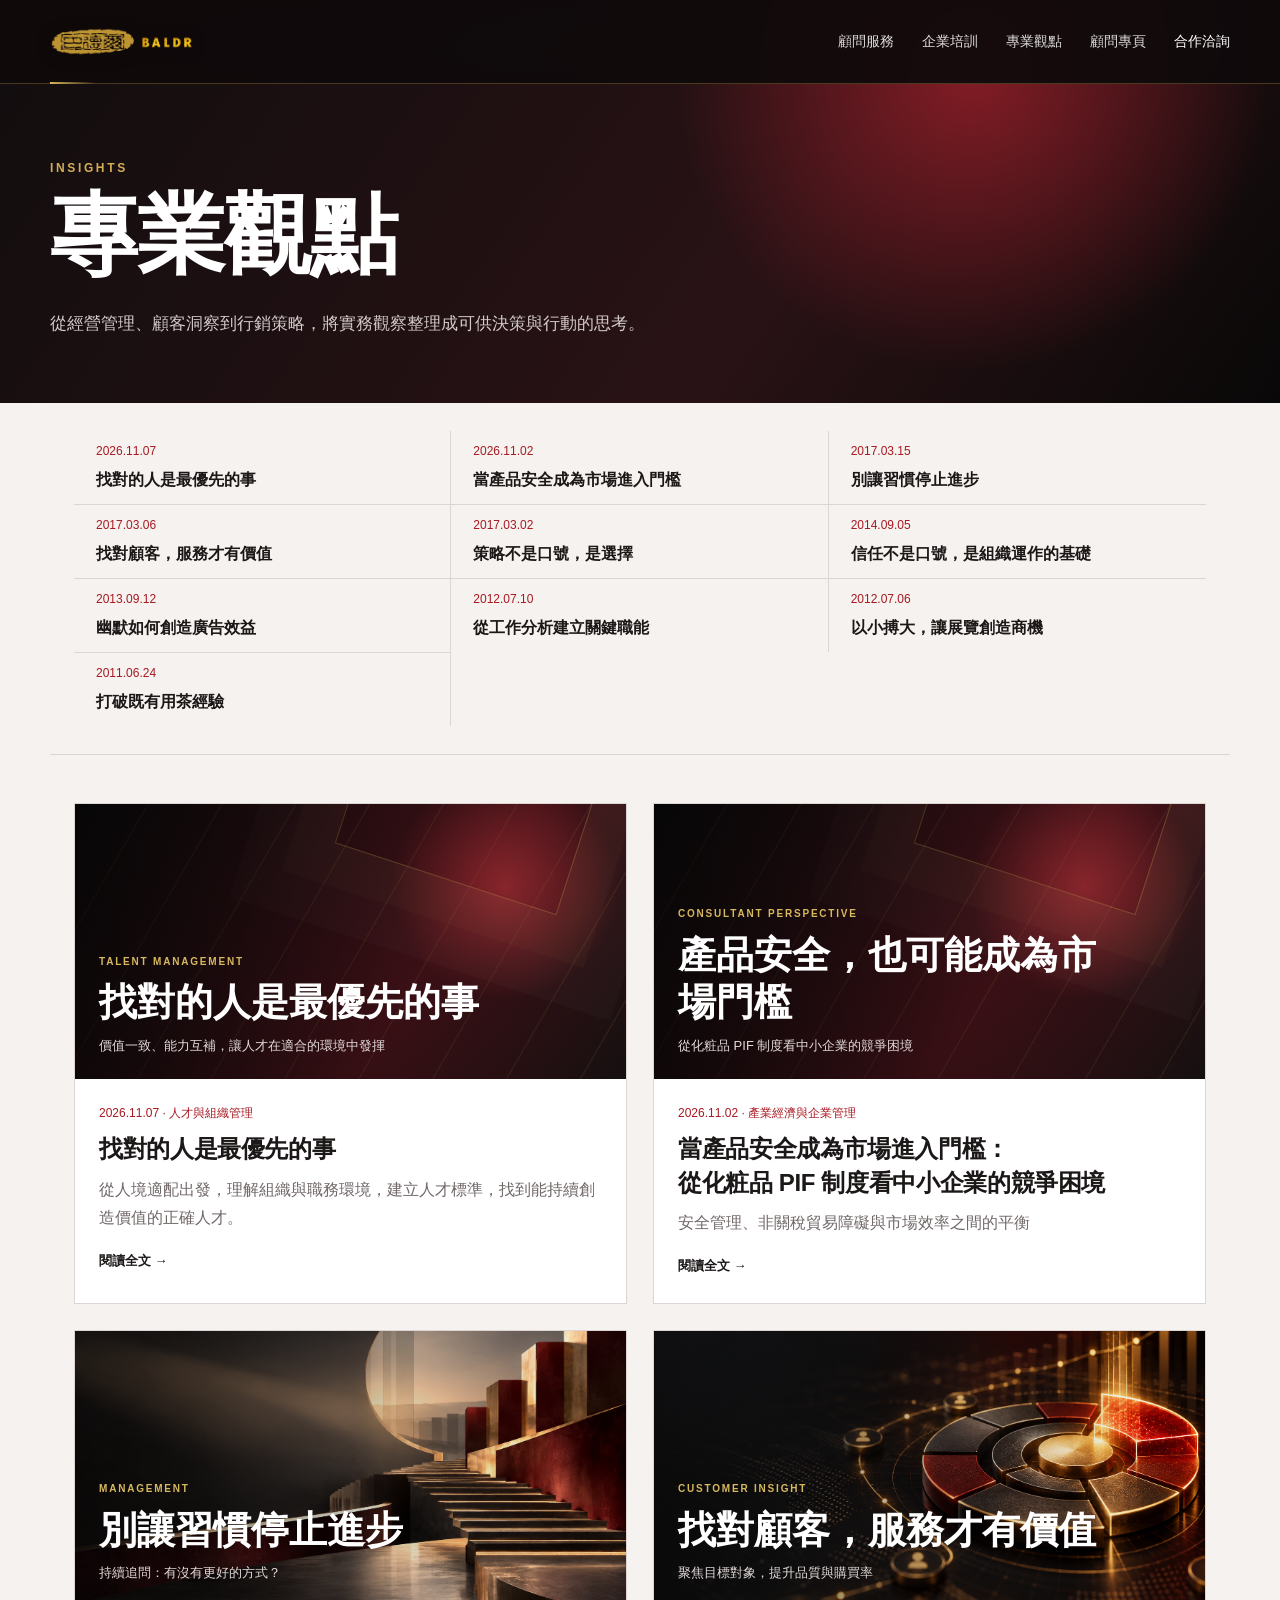
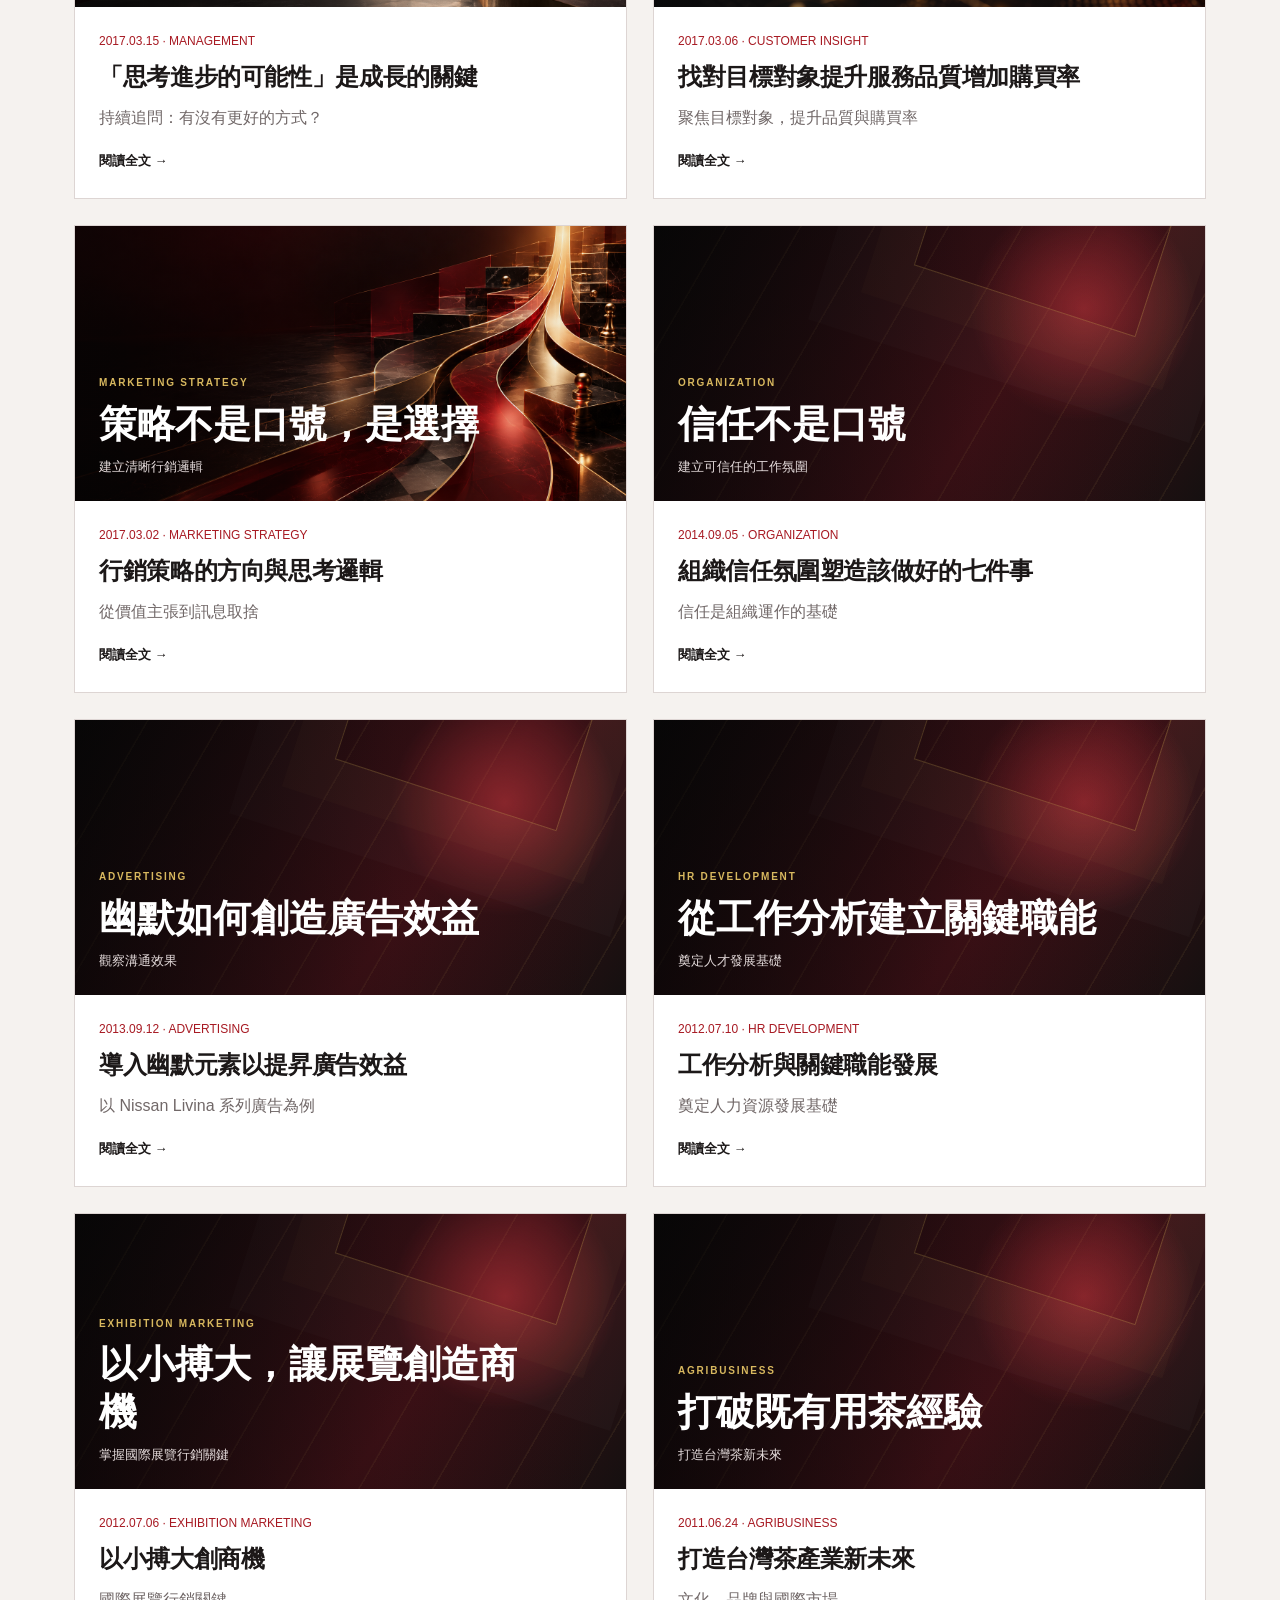
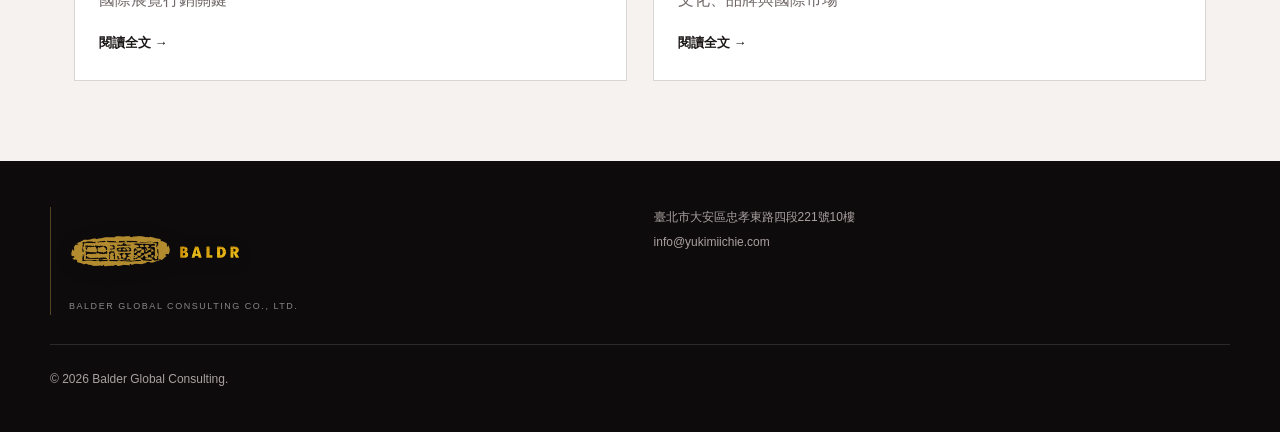
==== commit 91799d0c: "Publish insight on finding the right people" ====
--- a/insights.html
+++ b/insights.html
@@ -2,9 +2,11 @@
 <header class="site-header is-scrolled"><a class="brand" href="index.html" aria-label="巴德爾全球顧問首頁"><img class="brand-original" src="assets/brand/baldr-extracted-hollow-horizontal-v7.png?v=20261031-final" alt="巴德爾 BALDR 全球顧問"></a><nav class="site-nav" aria-label="主要導覽"><a href="index.html#services">顧問服務</a><a href="index.html#training">企業培訓</a><a href="insights.html">專業觀點</a><a href="consultant.html">顧問專頁</a><a class="nav-cta" href="index.html#contact">合作洽詢</a></nav></header>
 <main><section class="insights-hero"><p class="section-kicker">INSIGHTS</p><h1>專業觀點</h1><p>從經營管理、顧客洞察到行銷策略，將實務觀察整理成可供決策與行動的思考。</p></section>
 <nav class="article-index" aria-label="文章目錄">
+<a href="articles/right-people-person-environment-fit.html"><time datetime="2026-11-07">2026.11.07</time><span>找對的人是最優先的事</span></a>
 <a href="articles/cosmetics-pif-market-entry.html"><time>2026.11.02</time><span>當產品安全成為市場進入門檻</span></a>
 <a href="articles/continuous-improvement.html"><time>2017.03.15</time><span>別讓習慣停止進步</span></a><a href="articles/target-customer.html"><time>2017.03.06</time><span>找對顧客，服務才有價值</span></a><a href="articles/marketing-logic.html"><time>2017.03.02</time><span>策略不是口號，是選擇</span></a><a href="articles/organizational-trust.html"><time>2014.09.05</time><span>信任不是口號，是組織運作的基礎</span></a><a href="articles/humor-advertising.html"><time>2013.09.12</time><span>幽默如何創造廣告效益</span></a><a href="articles/hr-competency.html"><time>2012.07.10</time><span>從工作分析建立關鍵職能</span></a><a href="articles/exhibition-marketing.html"><time>2012.07.06</time><span>以小搏大，讓展覽創造商機</span></a><a href="articles/taiwan-tea.html"><time>2011.06.24</time><span>打破既有用茶經驗</span></a></nav>
 <section class="insight-list">
+<article class="insight-list-card"><a href="articles/right-people-person-environment-fit.html"><div class="insight-cover mkc-cover"><div><span>TALENT MANAGEMENT</span><strong>找對的人是最優先的事</strong><small>價值一致、能力互補，讓人才在適合的環境中發揮</small></div></div><div class="insight-card-copy"><p>2026.11.07 · 人才與組織管理</p><h2>找對的人是最優先的事</h2><span>從人境適配出發，理解組織與職務環境，建立人才標準，找到能持續創造價值的正確人才。</span><b>閱讀全文 →</b></div></a></article>
 <article class="insight-list-card"><a href="articles/cosmetics-pif-market-entry.html"><div class="insight-cover mkc-cover"><div><span>CONSULTANT PERSPECTIVE</span><strong>產品安全，也可能成為市場門檻</strong><small>從化粧品 PIF 制度看中小企業的競爭困境</small></div></div><div class="insight-card-copy"><p>2026.11.02 · 產業經濟與企業管理</p><h2>當產品安全成為市場進入門檻：從化粧品 PIF 制度看中小企業的競爭困境</h2><span>安全管理、非關稅貿易障礙與市場效率之間的平衡</span><b>閱讀全文 →</b></div></a></article>
 <article class="insight-list-card"><a href="articles/continuous-improvement.html"><div class="insight-cover"><img src="assets/insights/continuous-improvement-v1.png" alt="別讓習慣停止進步文章主題視覺"><div><span>MANAGEMENT</span><strong>別讓習慣停止進步</strong><small>持續追問：有沒有更好的方式？</small></div></div><div class="insight-card-copy"><p>2017.03.15 · MANAGEMENT</p><h2>「思考進步的可能性」是成長的關鍵</h2><span>持續追問：有沒有更好的方式？</span><b>閱讀全文 →</b></div></a></article>
 <article class="insight-list-card"><a href="articles/target-customer.html"><div class="insight-cover"><img src="assets/insights/target-customer-v1.png" alt="找對顧客文章主題視覺"><div><span>CUSTOMER INSIGHT</span><strong>找對顧客，服務才有價值</strong><small>聚焦目標對象，提升品質與購買率</small></div></div><div class="insight-card-copy"><p>2017.03.06 · CUSTOMER INSIGHT</p><h2>找對目標對象提升服務品質增加購買率</h2><span>聚焦目標對象，提升品質與購買率</span><b>閱讀全文 →</b></div></a></article>
